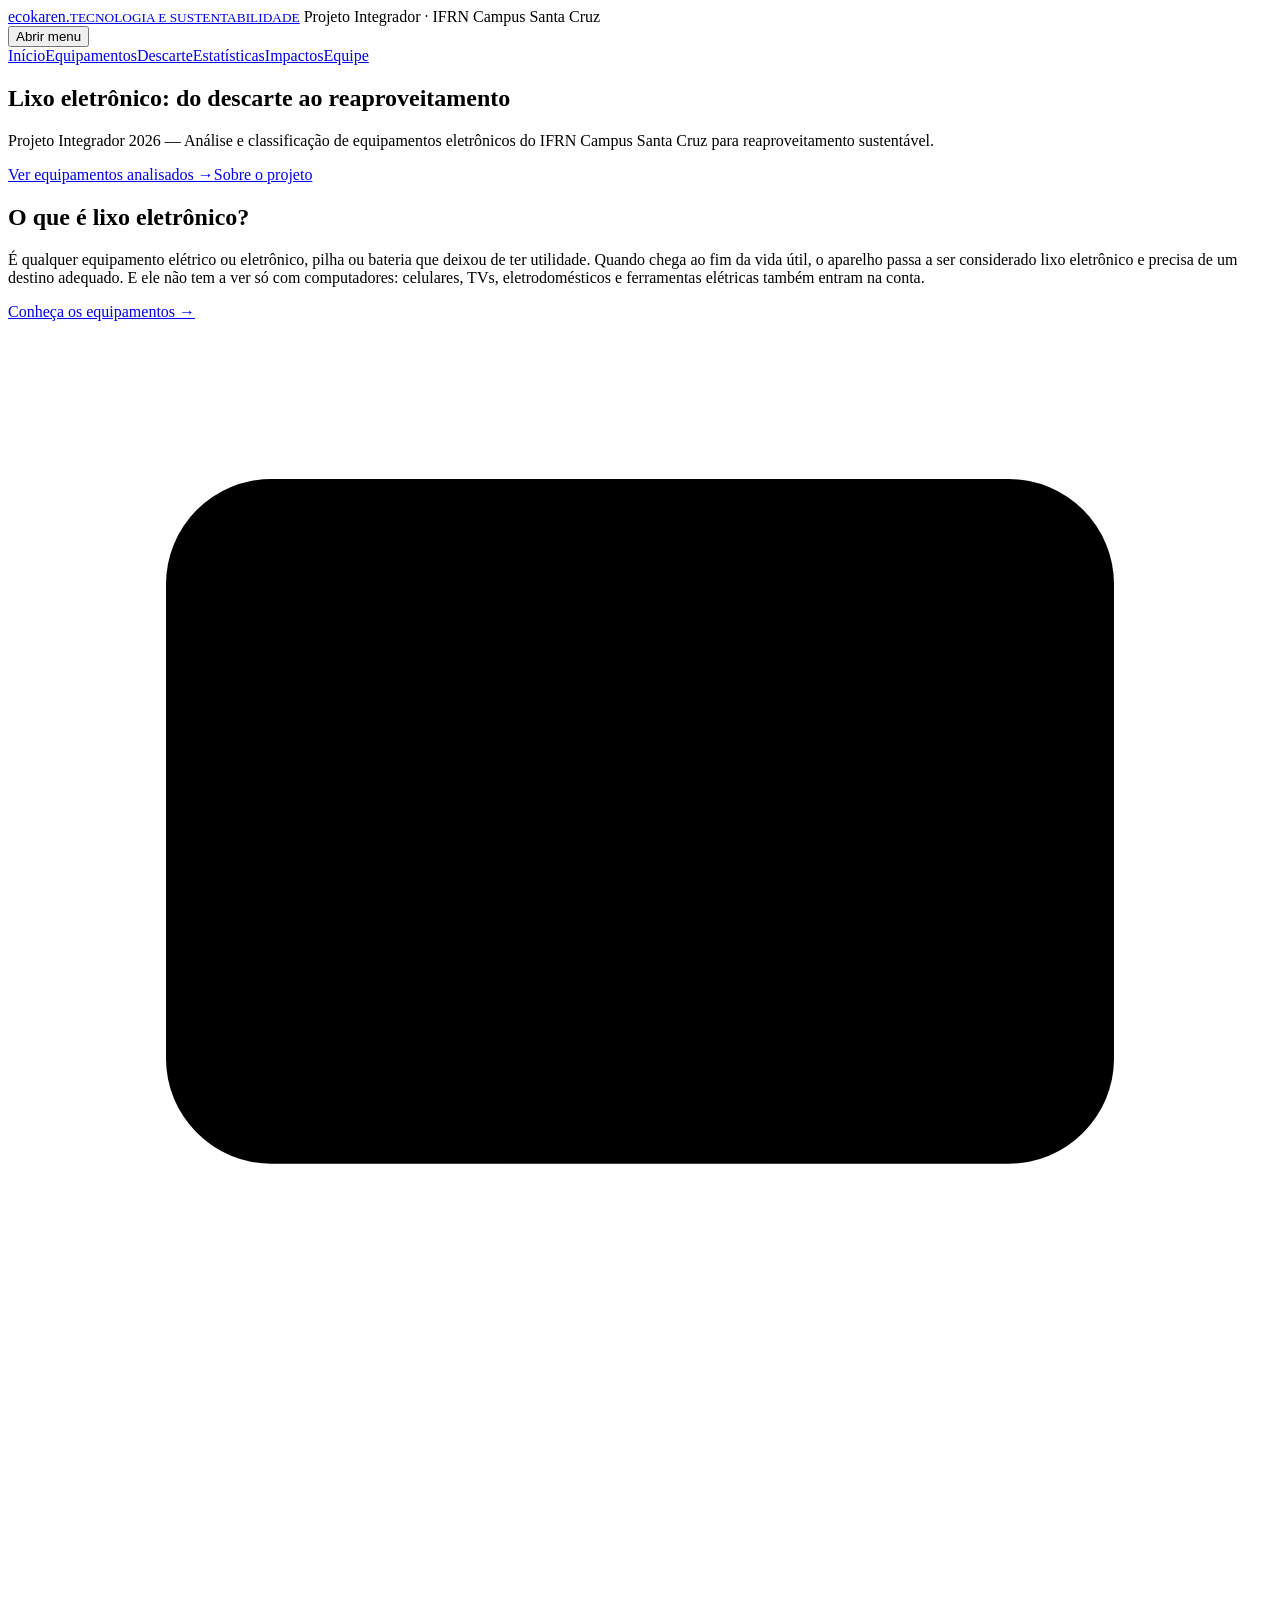
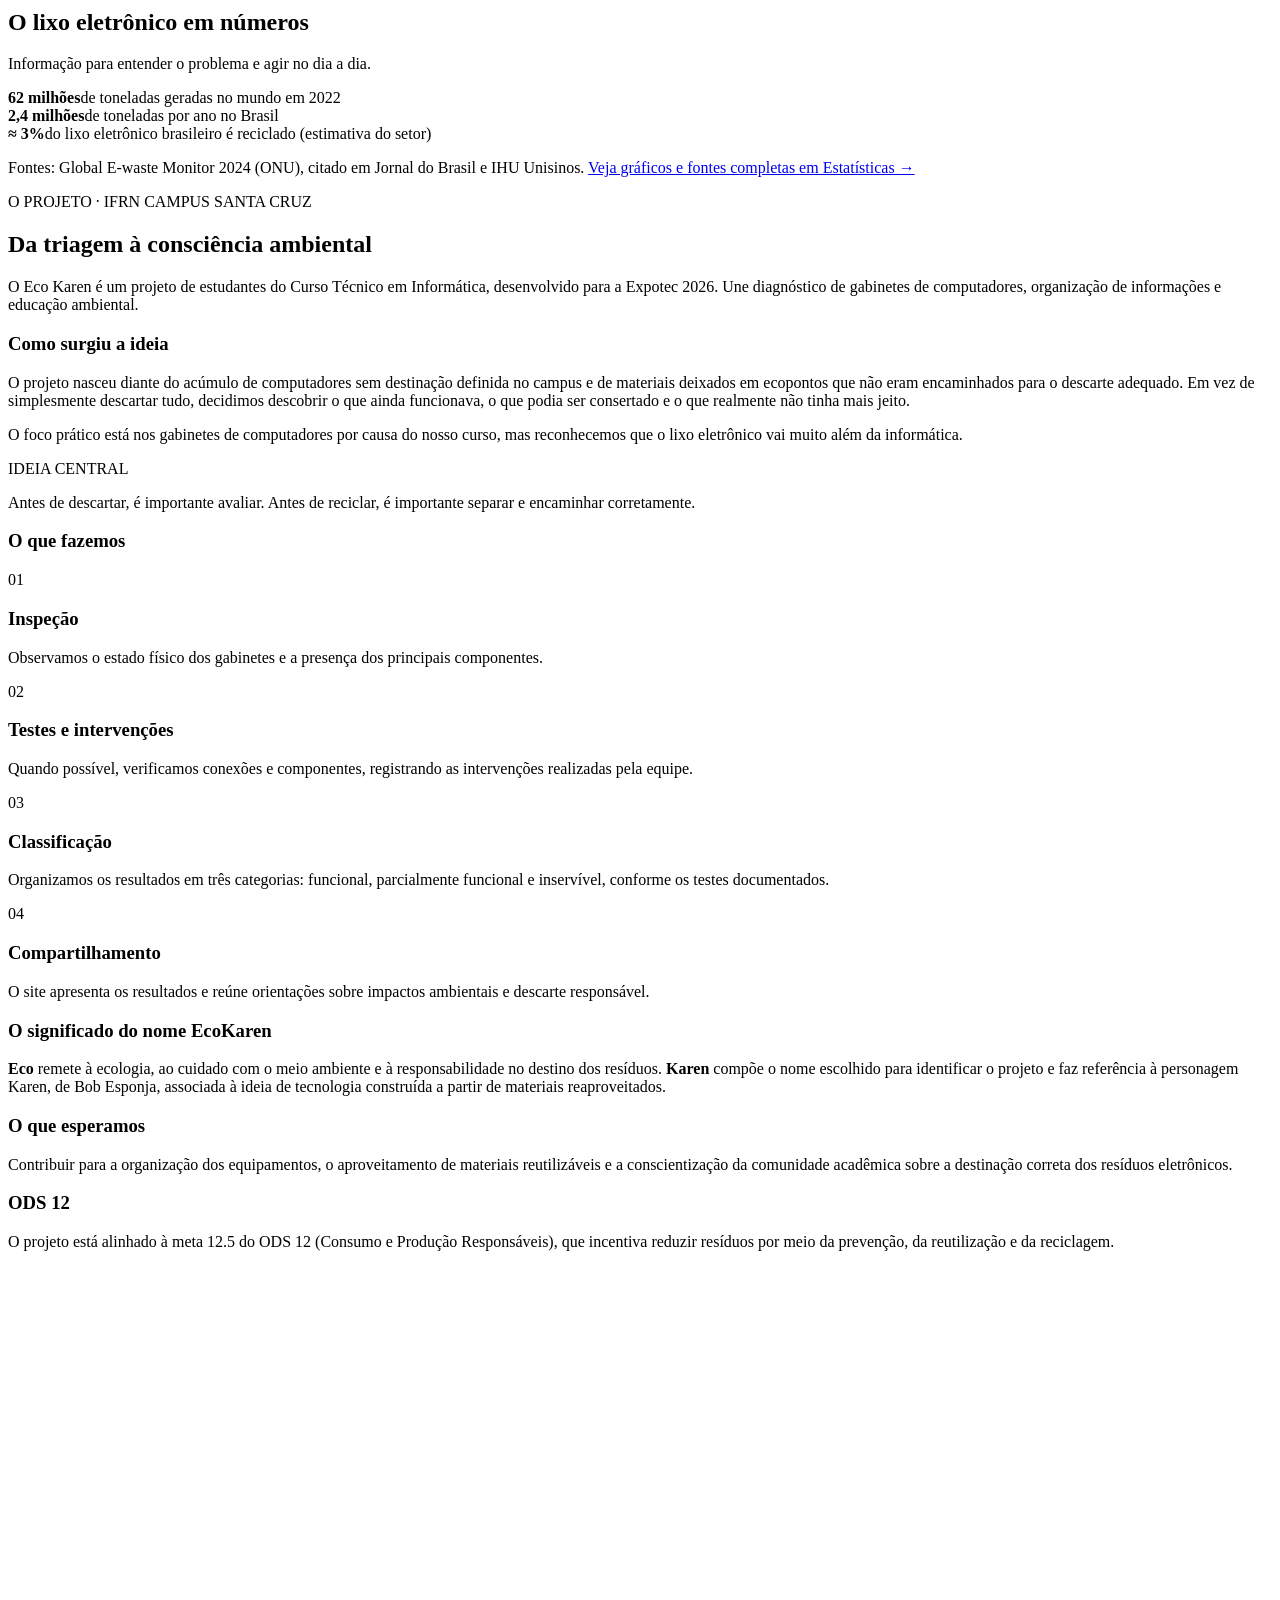
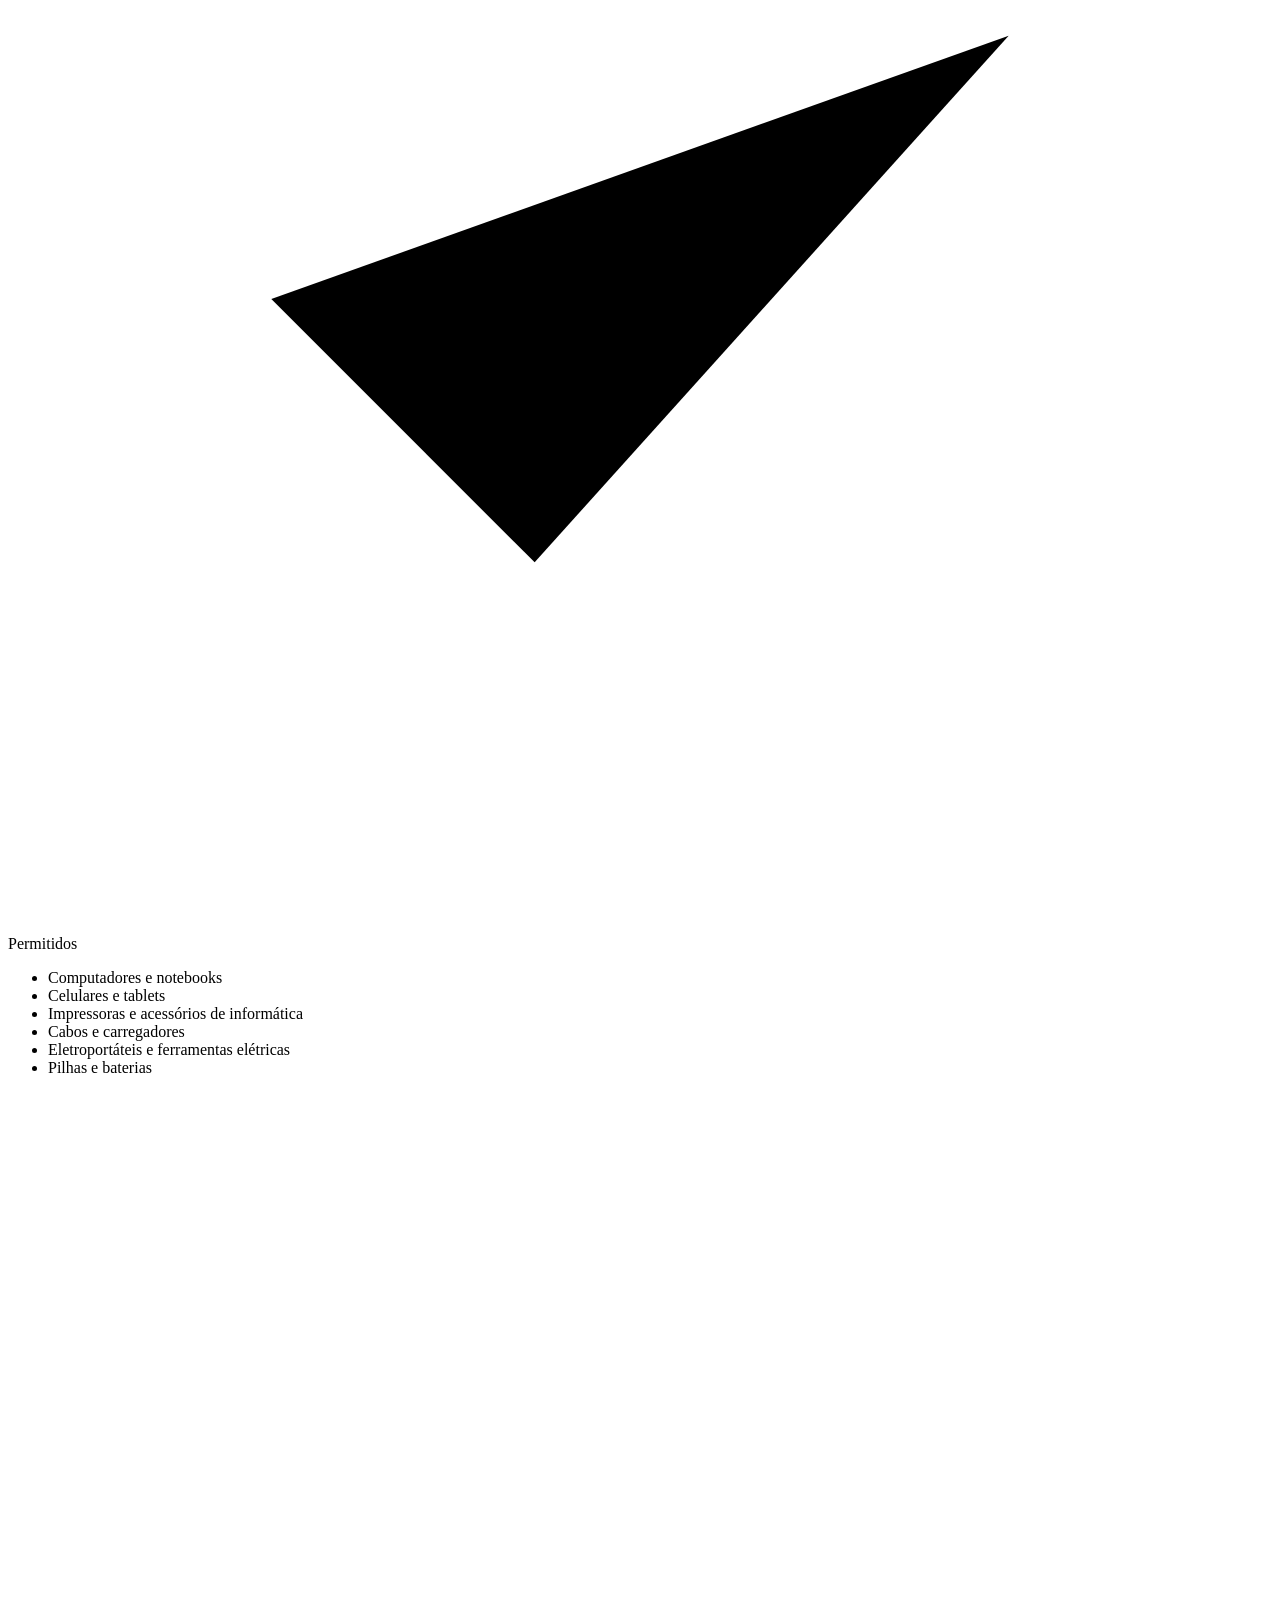
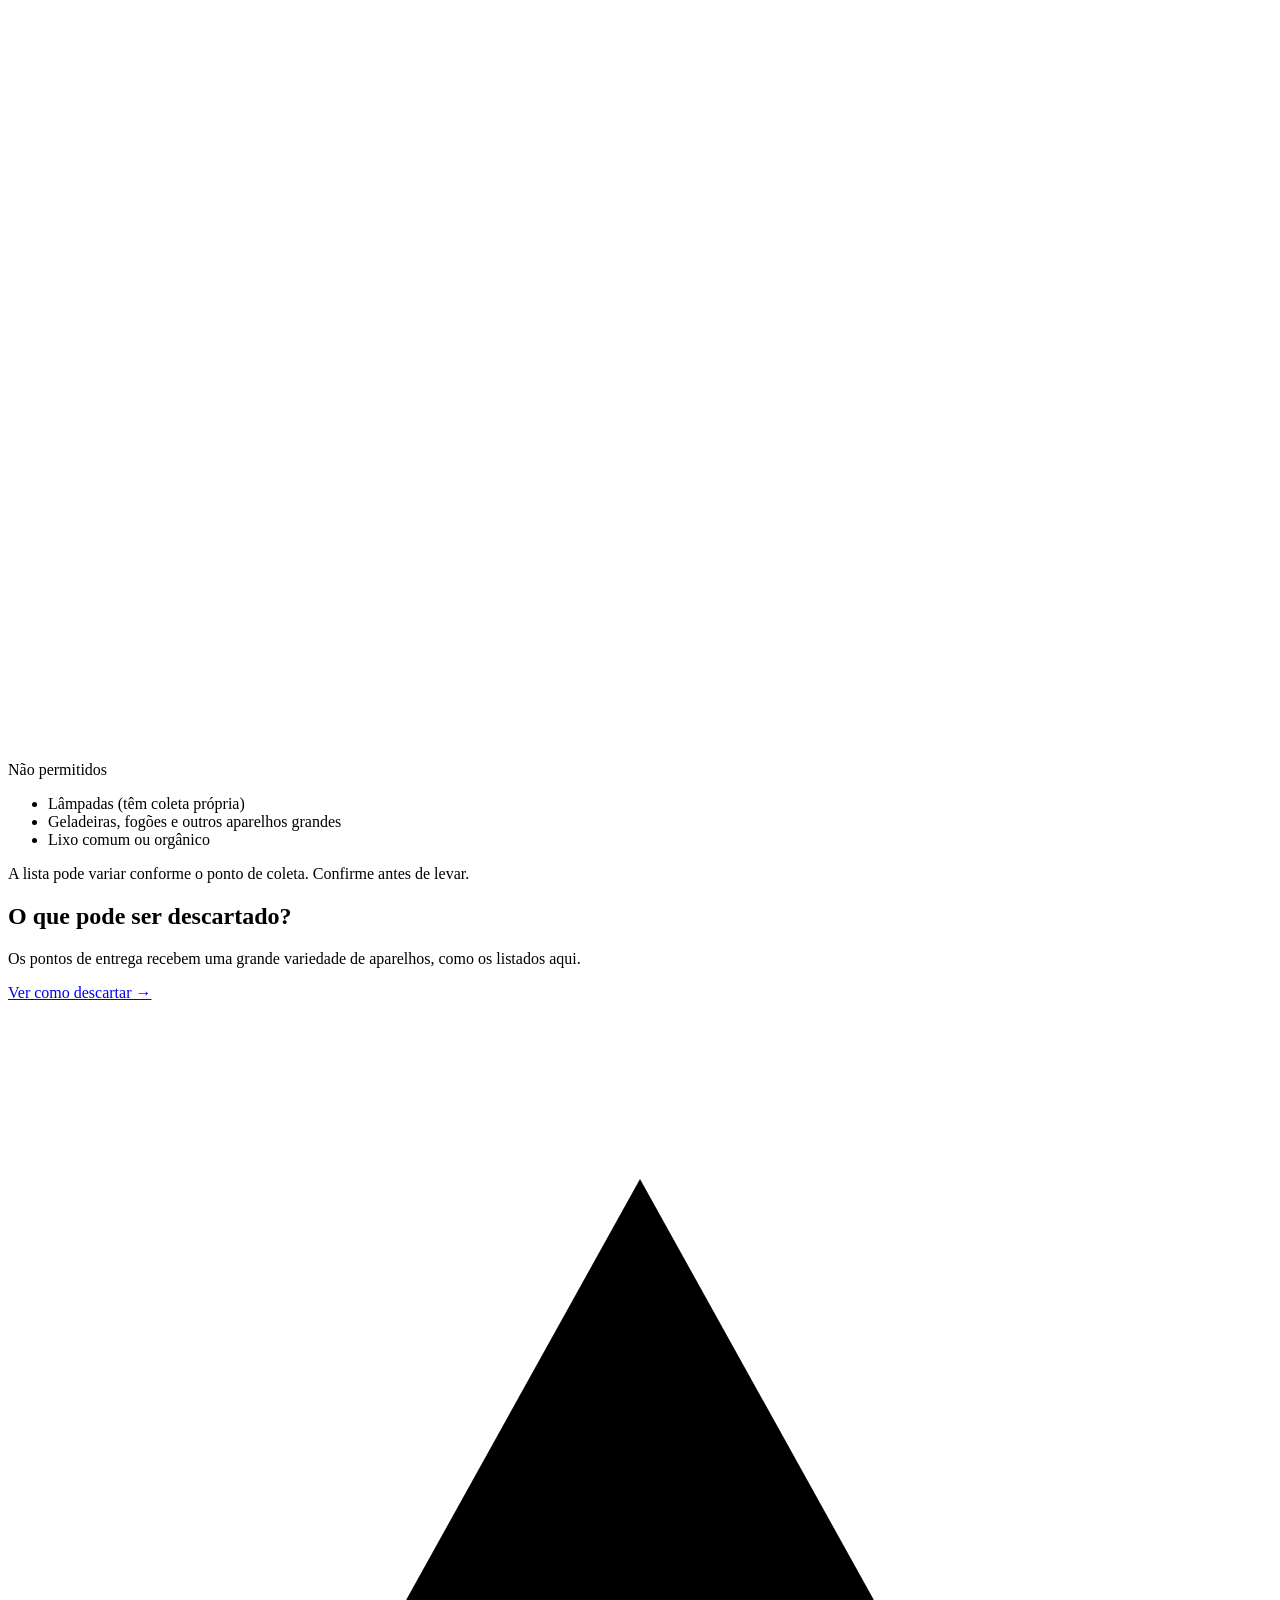
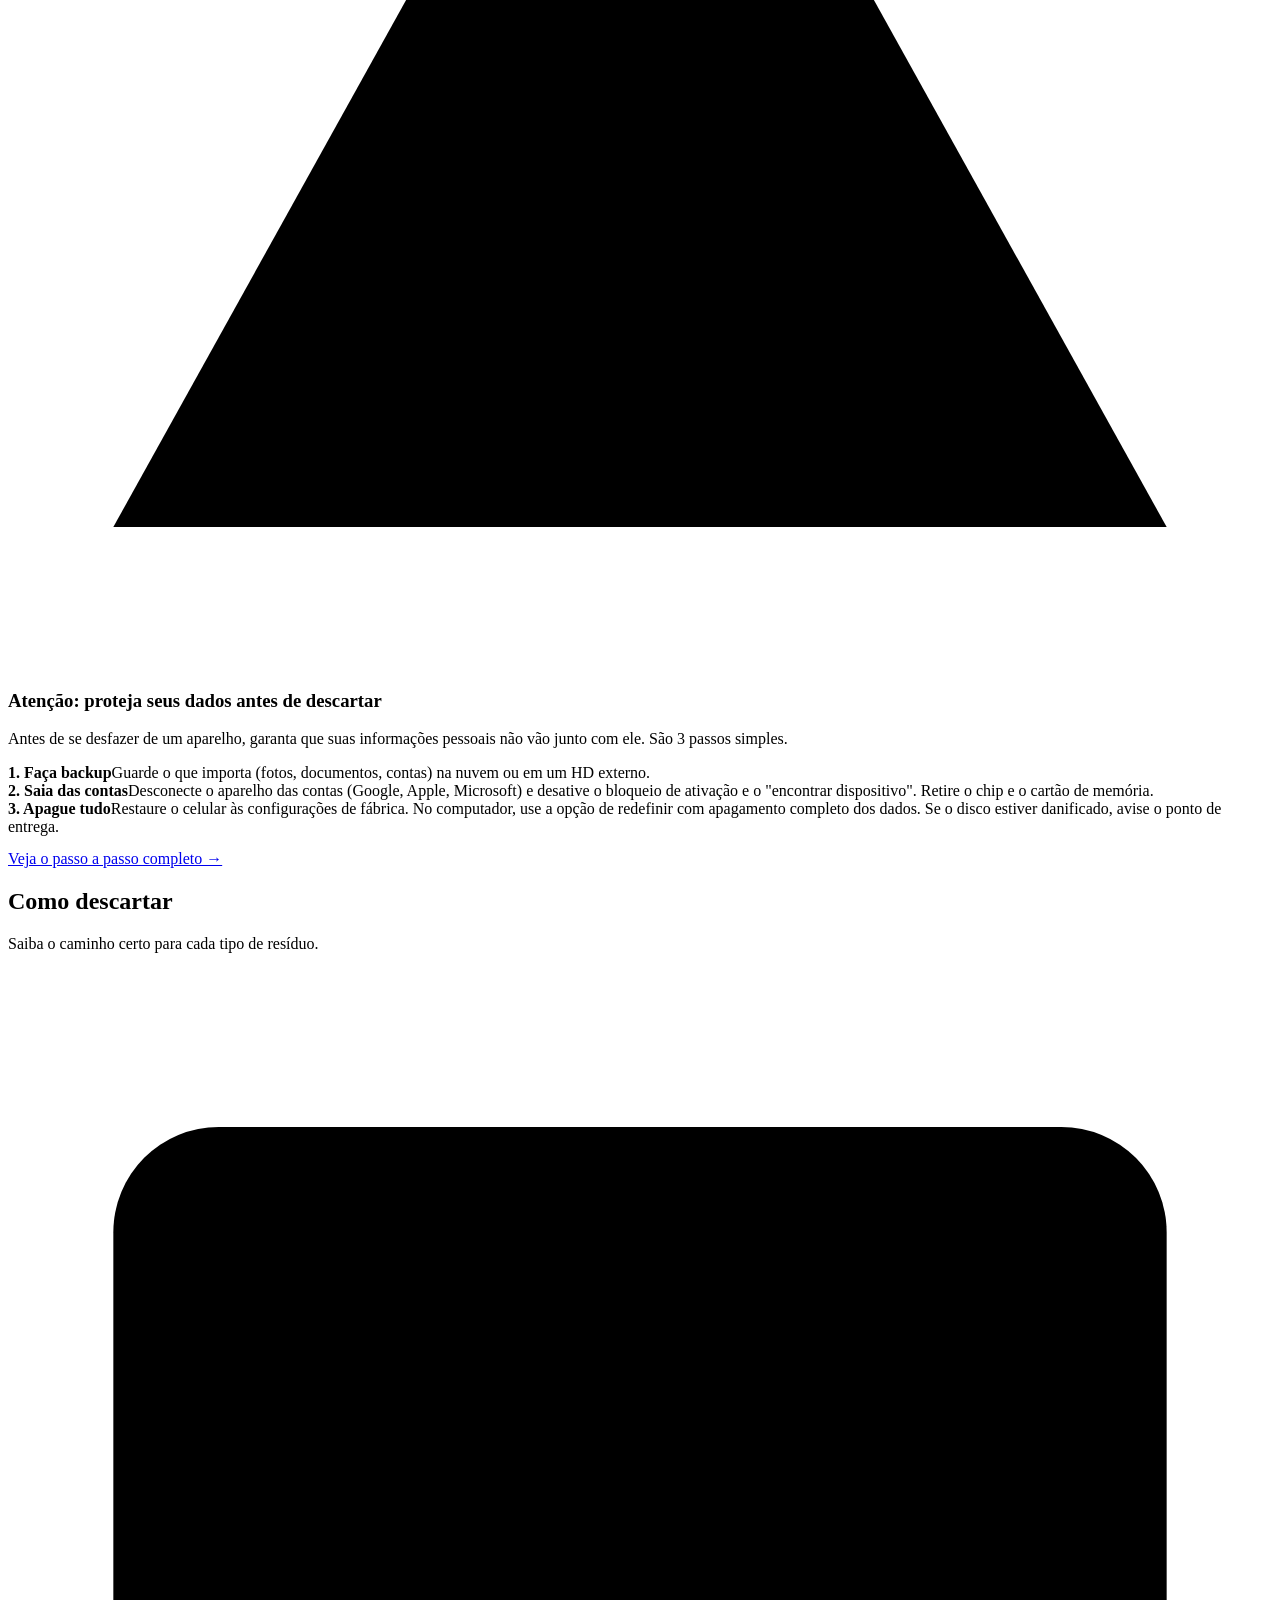
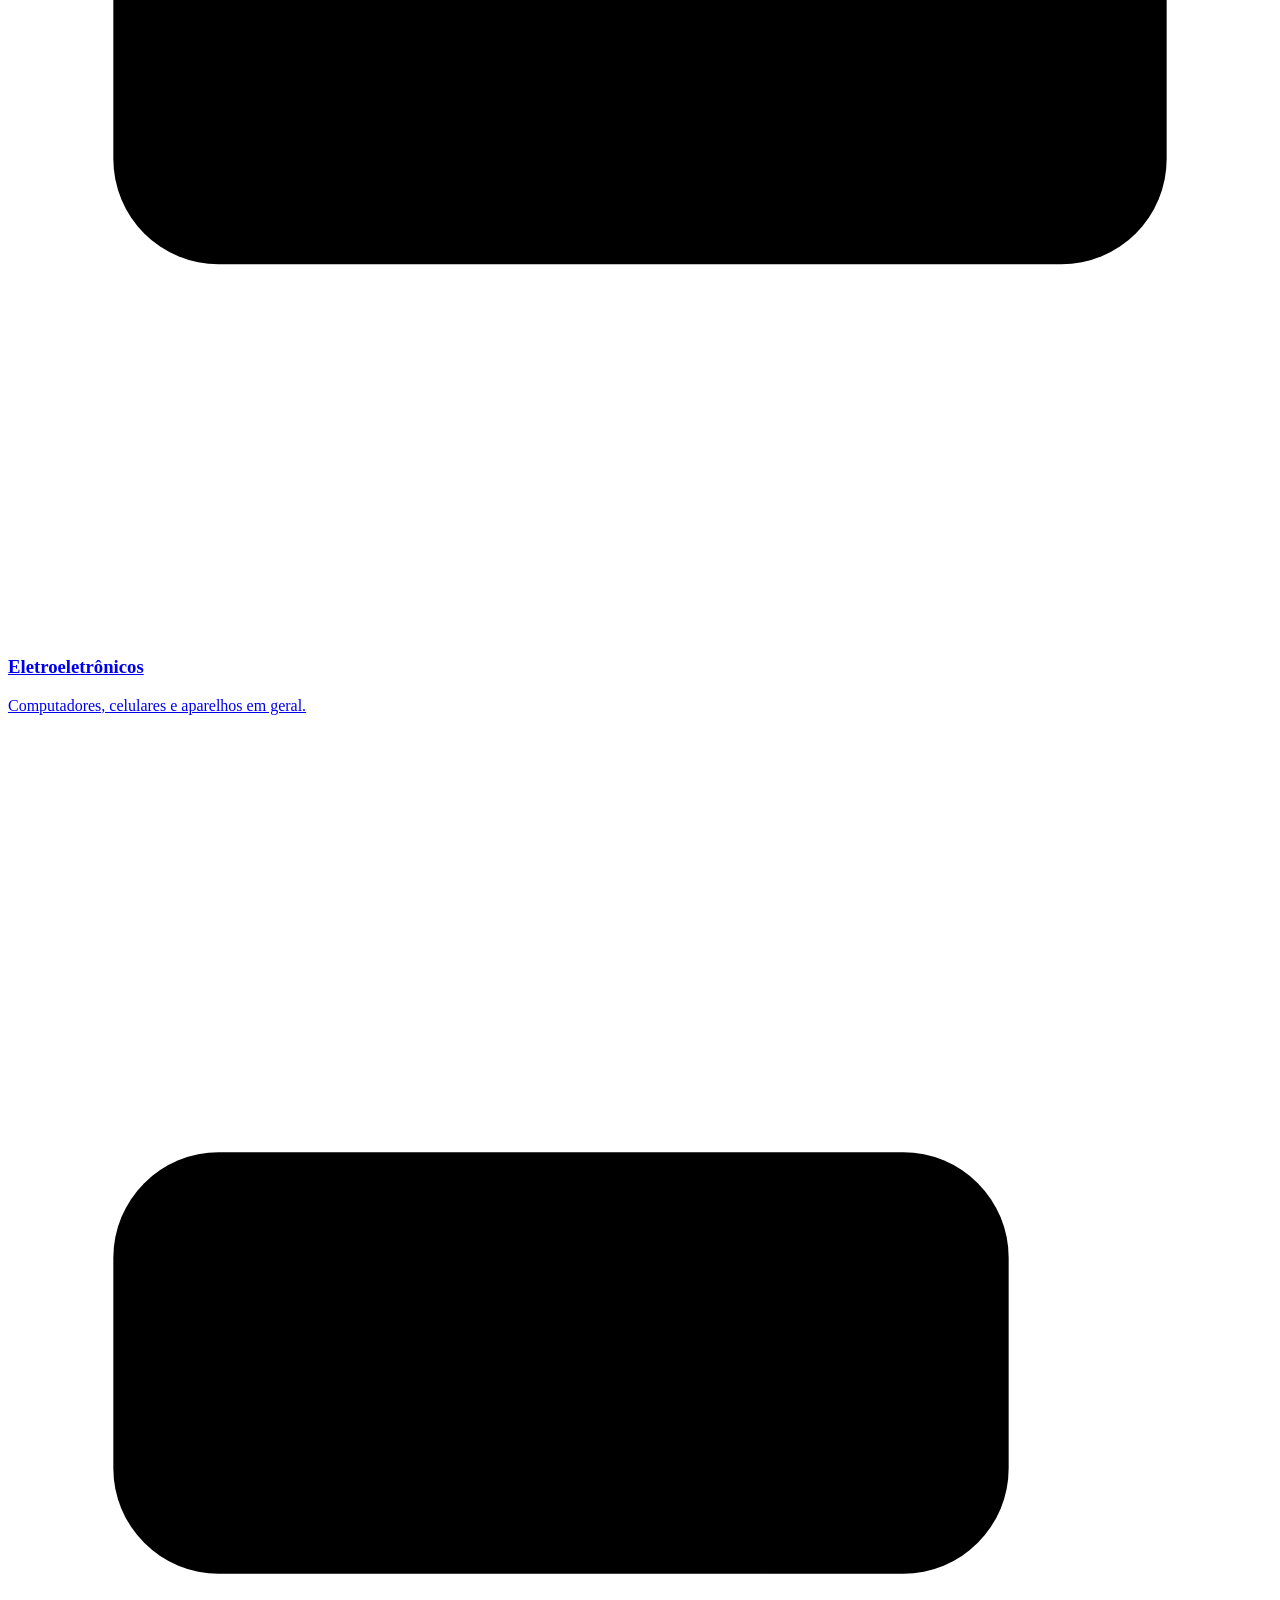
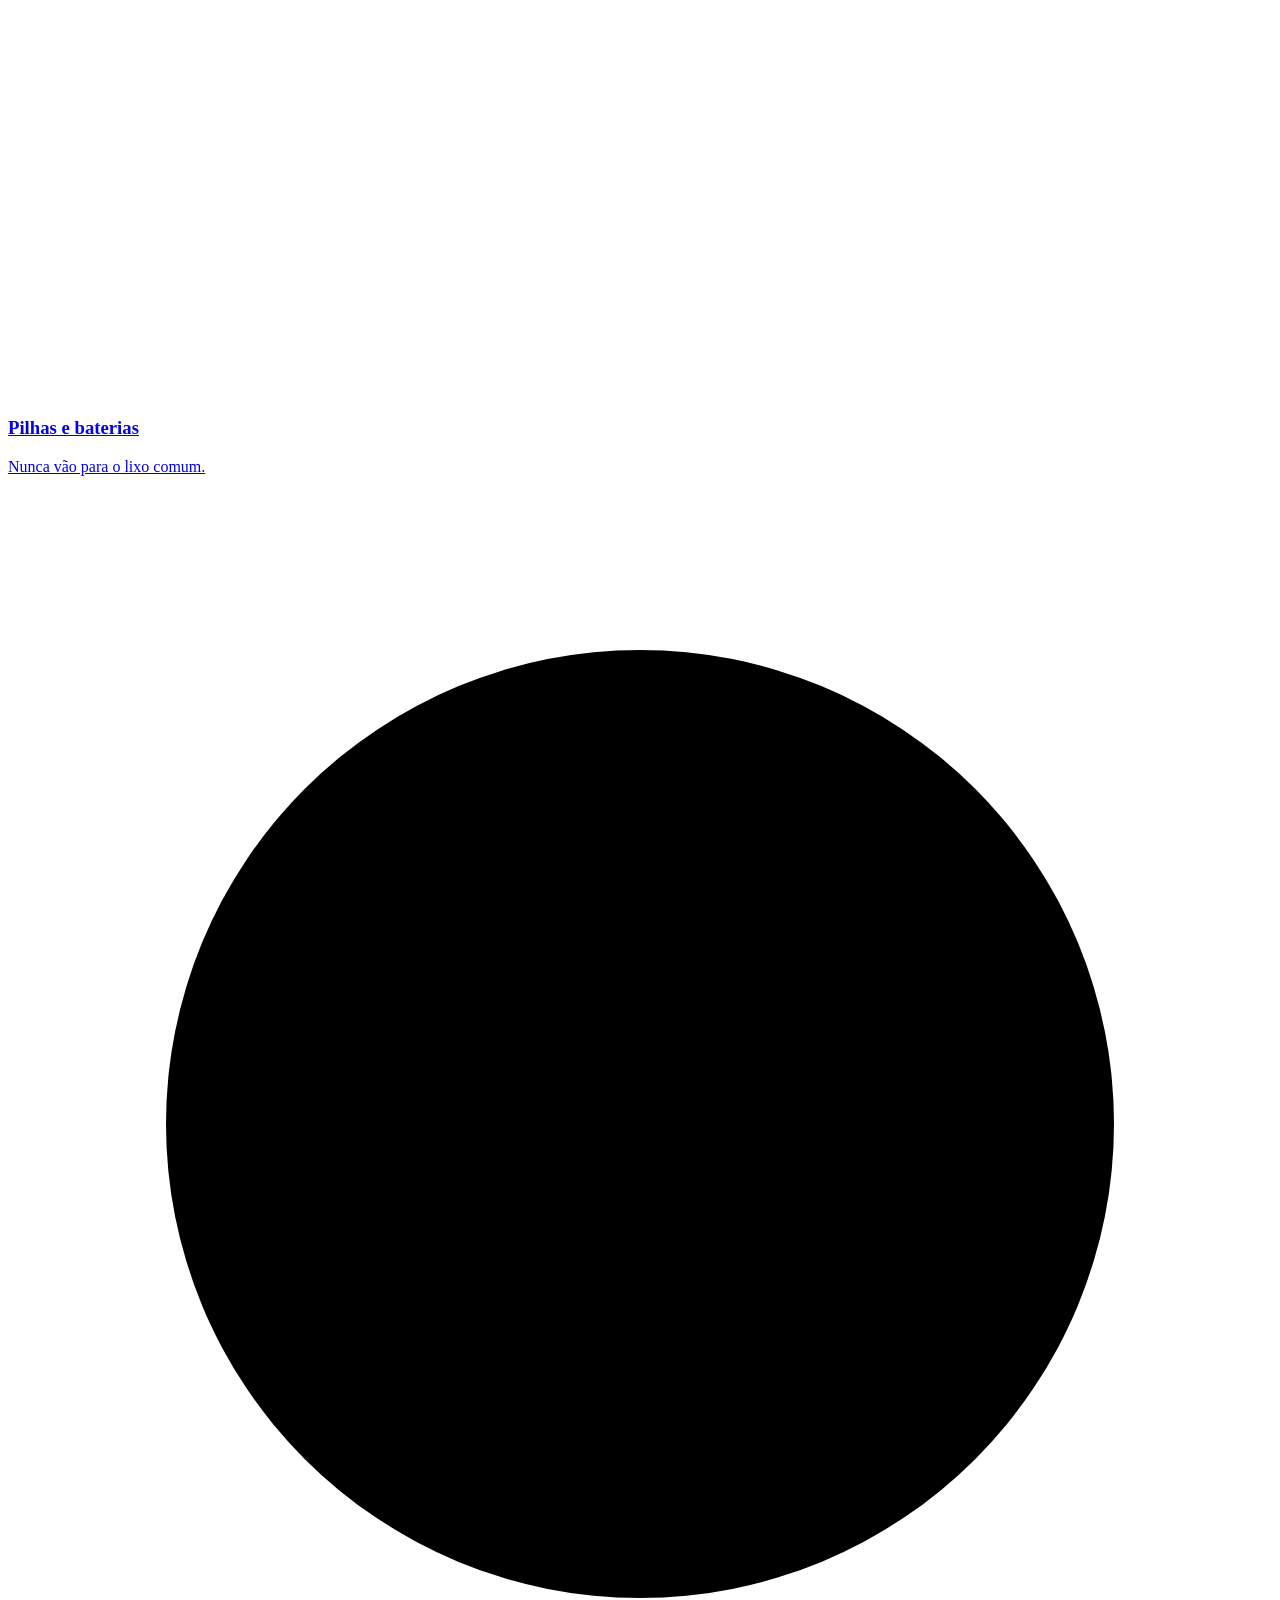
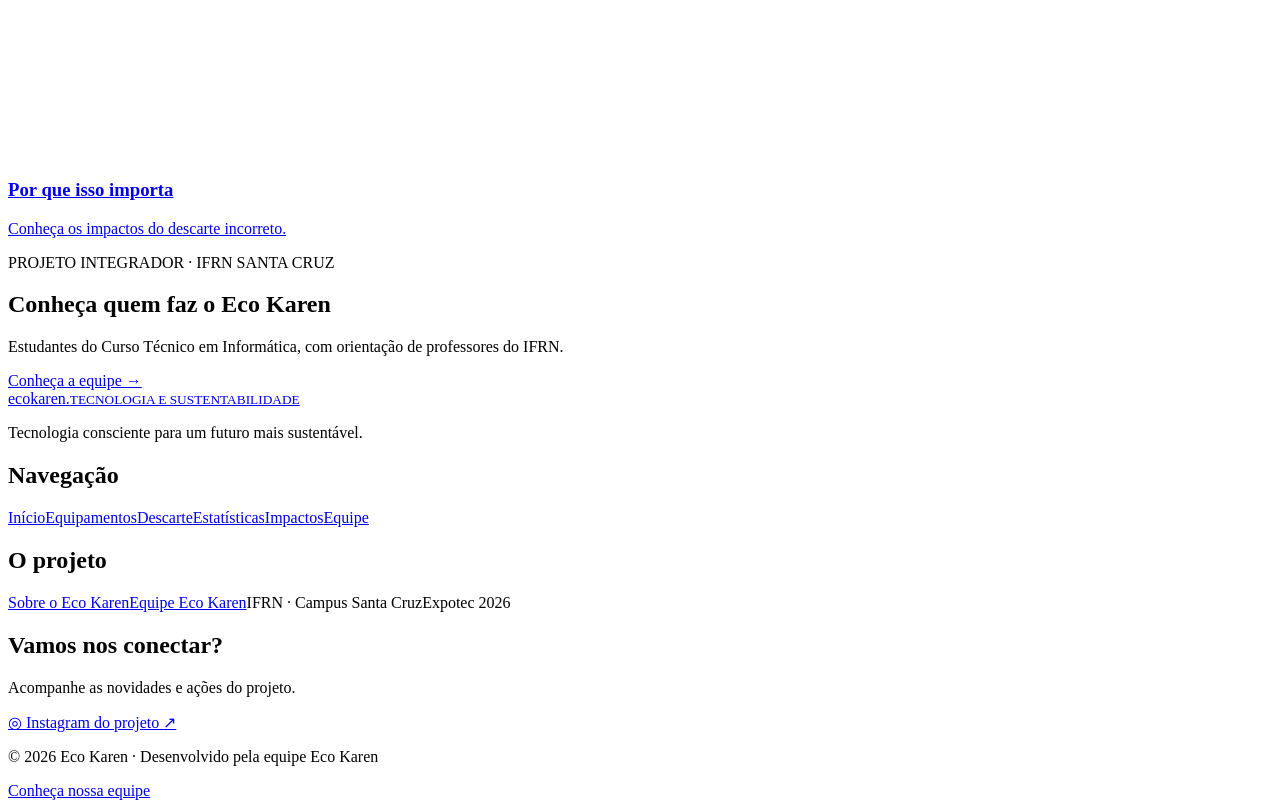
==== index.html @ 836481b3 "Add files via upload" ====
<!DOCTYPE html>
<html lang="pt-br">
<head>
<meta charset="UTF-8">
<meta name="viewport" content="width=device-width, initial-scale=1.0">
<meta name="theme-color" content="#173F35">
<title>Início | Eco Karen</title>
<link rel="stylesheet" href="css/style.css">
</head>
<body>

<header class="site-header">
  <div class="topbar">
    <a class="brand" href="index.html" aria-label="Eco Karen — início"><span class="brand-eco">eco</span><span class="brand-name">karen.<small>TECNOLOGIA E SUSTENTABILIDADE</small></span></a>
    <span class="topbar-info">Projeto Integrador · IFRN Campus Santa Cruz</span>
  </div>
  <button class="menu-toggle" type="button" aria-expanded="false" aria-controls="menu-principal"><span></span><span></span><span></span><span class="sr-only">Abrir menu</span></button>
  <nav id="menu-principal" class="menu" aria-label="Navegação principal">
    <a href="index.html">Início</a><a href="equipamentos.html">Equipamentos</a><a href="descarte.html">Descarte</a><a href="estatisticas.html">Estatísticas</a><a href="impactos.html">Impactos</a><a href="equipe.html">Equipe</a>
  </nav>
</header>

  <section class="hero-ini" aria-label="Apresentação do Eco Karen">
    <div class="hero-ini-in">
      <h1>Lixo eletrônico: do descarte ao reaproveitamento</h1>
      <p>Projeto Integrador 2026 — Análise e classificação de equipamentos eletrônicos do IFRN Campus Santa Cruz para reaproveitamento sustentável.</p>
      <div class="hero-ini-btns"><a class="btn" href="equipamentos.html">Ver equipamentos analisados →</a><a class="btn o" href="#projeto">Sobre o projeto</a></div>
    </div>
  </section>

  <section class="faixa">
    <div class="miolo dois">
      <div class="dois-texto">
        <h2>O que é lixo eletrônico?</h2>
        <p>É qualquer equipamento elétrico ou eletrônico, pilha ou bateria que deixou de ter utilidade. Quando chega ao fim da vida útil, o aparelho passa a ser considerado lixo eletrônico e precisa de um destino adequado. E ele não tem a ver só com computadores: celulares, TVs, eletrodomésticos e ferramentas elétricas também entram na conta.</p>
        <a class="btn" href="equipamentos.html">Conheça os equipamentos →</a>
      </div>
      <div class="dois-img" aria-hidden="true"><svg viewBox="0 0 24 24"><rect x="3" y="3" width="18" height="13" rx="2"></rect><path d="M8 21h8M12 16v5"></path></svg></div>
    </div>
  </section>

  <section class="faixa">
    <div class="miolo">
      <h2>O lixo eletrônico em números</h2>
      <p class="sub">Informação para entender o problema e agir no dia a dia.</p>
      <div class="numeros">
        <div class="num"><strong>62 milhões</strong><span>de toneladas geradas no mundo em 2022</span></div>
        <div class="num"><strong>2,4 milhões</strong><span>de toneladas por ano no Brasil</span></div>
        <div class="num"><strong>≈ 3%</strong><span>do lixo eletrônico brasileiro é reciclado (estimativa do setor)</span></div>
      </div>
      <p class="fonte">Fontes: Global E-waste Monitor 2024 (ONU), citado em Jornal do Brasil e IHU Unisinos. <a class="link-seta" href="estatisticas.html">Veja gráficos e fontes completas em Estatísticas →</a></p>
    </div>
  </section>

  <section class="faixa" id="projeto">
    <div class="miolo">
      <span class="eyebrow">O PROJETO · IFRN CAMPUS SANTA CRUZ</span>
      <div class="proj-intro">
        <div class="proj-historia">
          <h2>Da triagem à consciência ambiental</h2>
          <p class="sub">O Eco Karen é um projeto de estudantes do Curso Técnico em Informática, desenvolvido para a Expotec 2026. Une diagnóstico de gabinetes de computadores, organização de informações e educação ambiental.</p>
          <h3>Como surgiu a ideia</h3>
          <p>O projeto nasceu diante do acúmulo de computadores sem destinação definida no campus e de materiais deixados em ecopontos que não eram encaminhados para o descarte adequado. Em vez de simplesmente descartar tudo, decidimos descobrir o que ainda funcionava, o que podia ser consertado e o que realmente não tinha mais jeito.</p>
          <p>O foco prático está nos gabinetes de computadores por causa do nosso curso, mas reconhecemos que o lixo eletrônico vai muito além da informática.</p>
        </div>
        <div class="projeto-citacao"><span>IDEIA CENTRAL</span><p>Antes de descartar, é importante avaliar. Antes de reciclar, é importante separar e encaminhar corretamente.</p></div>
      </div>

      <h3>O que fazemos</h3>
      <div class="passos-projeto">
        <article><span>01</span><h3>Inspeção</h3><p>Observamos o estado físico dos gabinetes e a presença dos principais componentes.</p></article>
        <article><span>02</span><h3>Testes e intervenções</h3><p>Quando possível, verificamos conexões e componentes, registrando as intervenções realizadas pela equipe.</p></article>
        <article><span>03</span><h3>Classificação</h3><p>Organizamos os resultados em três categorias: funcional, parcialmente funcional e inservível, conforme os testes documentados.</p></article>
        <article><span>04</span><h3>Compartilhamento</h3><p>O site apresenta os resultados e reúne orientações sobre impactos ambientais e descarte responsável.</p></article>
      </div>

      <div class="grid proj-cards">
        <div class="card">
          <h3>O significado do nome EcoKaren</h3>
          <p><strong>Eco</strong> remete à ecologia, ao cuidado com o meio ambiente e à responsabilidade no destino dos resíduos. <strong>Karen</strong> compõe o nome escolhido para identificar o projeto e faz referência à personagem Karen, de Bob Esponja, associada à ideia de tecnologia construída a partir de materiais reaproveitados.</p>
        </div>
        <div class="card">
          <h3>O que esperamos</h3>
          <p>Contribuir para a organização dos equipamentos, o aproveitamento de materiais reutilizáveis e a conscientização da comunidade acadêmica sobre a destinação correta dos resíduos eletrônicos.</p>
        </div>
        <div class="card">
          <h3>ODS 12</h3>
          <p>O projeto está alinhado à meta 12.5 do ODS 12 (Consumo e Produção Responsáveis), que incentiva reduzir resíduos por meio da prevenção, da reutilização e da reciclagem.</p>
        </div>
      </div>
    </div>
  </section>

  <section class="faixa">
    <div class="miolo dois inverso">
      <div class="permit-wrap">
        <div class="permit">
          <div class="col sim">
            <div class="cab"><svg viewBox="0 0 24 24" aria-hidden="true"><path d="M5 12l5 5 9-10"/></svg> Permitidos</div>
            <ul>
              <li>Computadores e notebooks</li>
              <li>Celulares e tablets</li>
              <li>Impressoras e acessórios de informática</li>
              <li>Cabos e carregadores</li>
              <li>Eletroportáteis e ferramentas elétricas</li>
              <li>Pilhas e baterias</li>
            </ul>
          </div>
          <div class="col nao">
            <div class="cab"><svg viewBox="0 0 24 24" aria-hidden="true"><path d="M6 6l12 12M18 6L6 18"/></svg> Não permitidos</div>
            <ul>
              <li>Lâmpadas (têm coleta própria)</li>
              <li>Geladeiras, fogões e outros aparelhos grandes</li>
              <li>Lixo comum ou orgânico</li>
            </ul>
          </div>
        </div>
        <p class="fonte">A lista pode variar conforme o ponto de coleta. Confirme antes de levar.</p>
      </div>
      <div class="dois-texto">
        <h2>O que pode ser descartado?</h2>
        <p>Os pontos de entrega recebem uma grande variedade de aparelhos, como os listados aqui.</p>
        <a class="btn" href="descarte.html">Ver como descartar →</a>
      </div>
    </div>
  </section>

  <section class="faixa">
    <div class="miolo">
      <div class="alerta">
        <h3><svg viewBox="0 0 24 24" aria-hidden="true" class="ic"><path d="M12 3l10 18H2z"/><path d="M12 10v5M12 18v.5"/></svg> Atenção: proteja seus dados antes de descartar</h3>
        <p>Antes de se desfazer de um aparelho, garanta que suas informações pessoais não vão junto com ele. São 3 passos simples.</p>
        <div class="passos">
          <div class="passo"><b>1. Faça backup</b>Guarde o que importa (fotos, documentos, contas) na nuvem ou em um HD externo.</div>
          <div class="passo"><b>2. Saia das contas</b>Desconecte o aparelho das contas (Google, Apple, Microsoft) e desative o bloqueio de ativação e o "encontrar dispositivo". Retire o chip e o cartão de memória.</div>
          <div class="passo"><b>3. Apague tudo</b>Restaure o celular às configurações de fábrica. No computador, use a opção de redefinir com apagamento completo dos dados. Se o disco estiver danificado, avise o ponto de entrega.</div>
        </div>
        <p style="margin-top:14px"><a class="link-seta" href="descarte.html">Veja o passo a passo completo →</a></p>
      </div>
    </div>
  </section>

  <section class="faixa">
    <div class="miolo">
      <h2>Como descartar</h2>
      <p class="sub">Saiba o caminho certo para cada tipo de resíduo.</p>
      <div class="grid">
        <a class="card atalho" href="descarte.html">
          <div class="ico"><svg viewBox="0 0 24 24" aria-hidden="true"><rect x="2" y="3" width="20" height="14" rx="2"/><path d="M8 21h8M12 17v4"/></svg></div>
          <h3>Eletroeletrônicos</h3>
          <p>Computadores, celulares e aparelhos em geral.</p>
        </a>
        <a class="card atalho" href="descarte.html">
          <div class="ico"><svg viewBox="0 0 24 24" aria-hidden="true"><rect x="2" y="8" width="17" height="8" rx="2"/><path d="M22 11v2"/></svg></div>
          <h3>Pilhas e baterias</h3>
          <p>Nunca vão para o lixo comum.</p>
        </a>
        <a class="card atalho" href="impactos.html">
          <div class="ico"><svg viewBox="0 0 24 24" aria-hidden="true"><circle cx="12" cy="12" r="9"/><path d="M3 12h18M12 3c3 3 3 15 0 18M12 3c-3 3-3 15 0 18"/></svg></div>
          <h3>Por que isso importa</h3>
          <p>Conheça os impactos do descarte incorreto.</p>
        </a>
      </div>
    </div>
  </section>

  <section class="faixa faixa-projeto"><div class="miolo faixa-projeto-inner"><div><span class="eyebrow">PROJETO INTEGRADOR · IFRN SANTA CRUZ</span><h2>Conheça quem faz o Eco Karen</h2><p>Estudantes do Curso Técnico em Informática, com orientação de professores do IFRN.</p></div><a class="btn" href="equipe.html">Conheça a equipe →</a></div></section>

<footer class="rodape">
  <div class="rodape-in">
    <div class="rodape-marca">
      <a class="brand rodape-brand" href="index.html" aria-label="Eco Karen — início"><span class="brand-eco">eco</span><span class="brand-name">karen.<small>TECNOLOGIA E SUSTENTABILIDADE</small></span></a>
      <p>Tecnologia consciente para um futuro mais sustentável.</p>
    </div>
    <div class="rodape-coluna">
      <h2>Navegação</h2>
      <a href="index.html">Início</a><a href="equipamentos.html">Equipamentos</a><a href="descarte.html">Descarte</a><a href="estatisticas.html">Estatísticas</a><a href="impactos.html">Impactos</a><a href="equipe.html">Equipe</a>
    </div>
    <div class="rodape-coluna">
      <h2>O projeto</h2>
      <a href="index.html#projeto">Sobre o Eco Karen</a><a href="equipe.html">Equipe Eco Karen</a><span>IFRN · Campus Santa Cruz</span><span>Expotec 2026</span>
    </div>
    <div class="rodape-social">
      <h2>Vamos nos conectar?</h2>
      <p>Acompanhe as novidades e ações do projeto.</p>
      <a class="instagram-link" href="https://www.instagram.com/ecokaren_/" target="_blank" rel="noopener noreferrer"><span class="instagram-icone" aria-hidden="true">◎</span> Instagram do projeto <span aria-hidden="true">↗</span></a>
    </div>
  </div>
  <div class="rodape-base"><p>© 2026 Eco Karen · Desenvolvido pela equipe Eco Karen</p><a href="equipe.html">Conheça nossa equipe</a></div>
</footer>

<script src="js/script.js"></script>
</body>
</html>
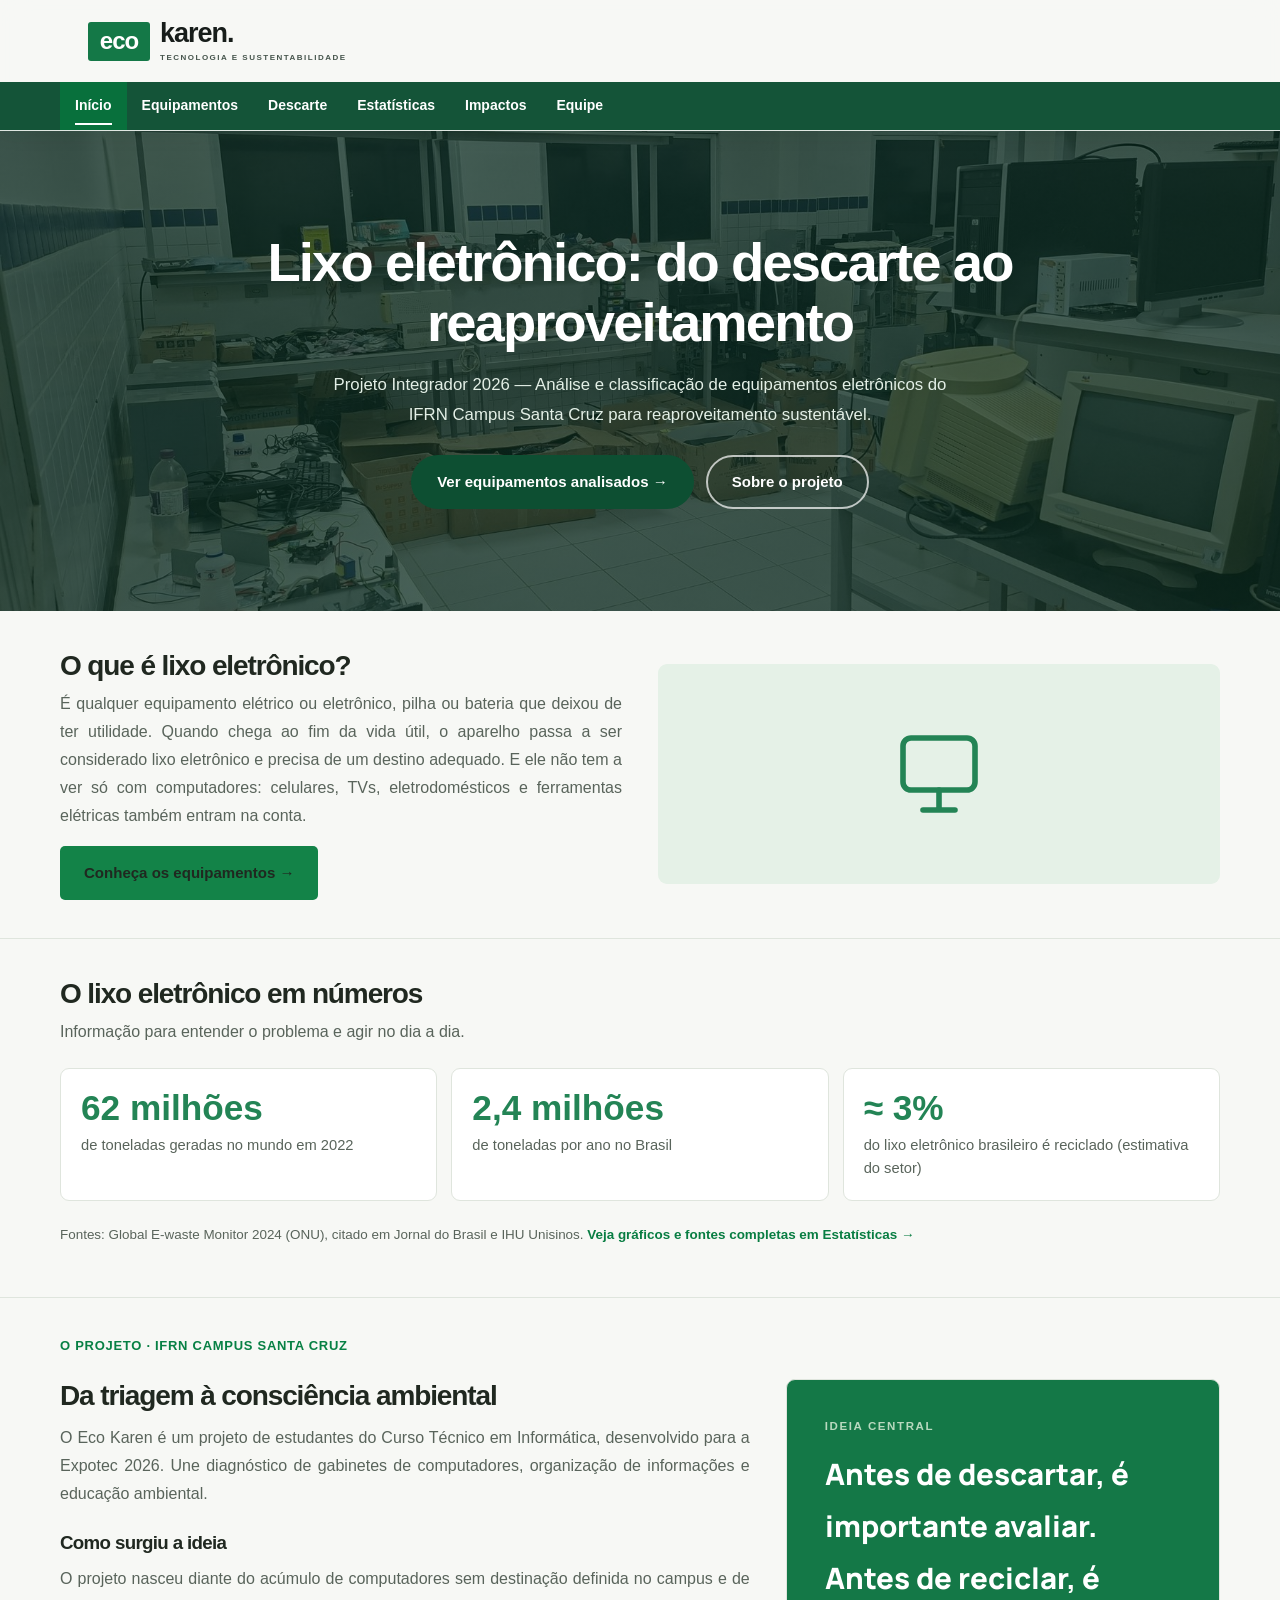
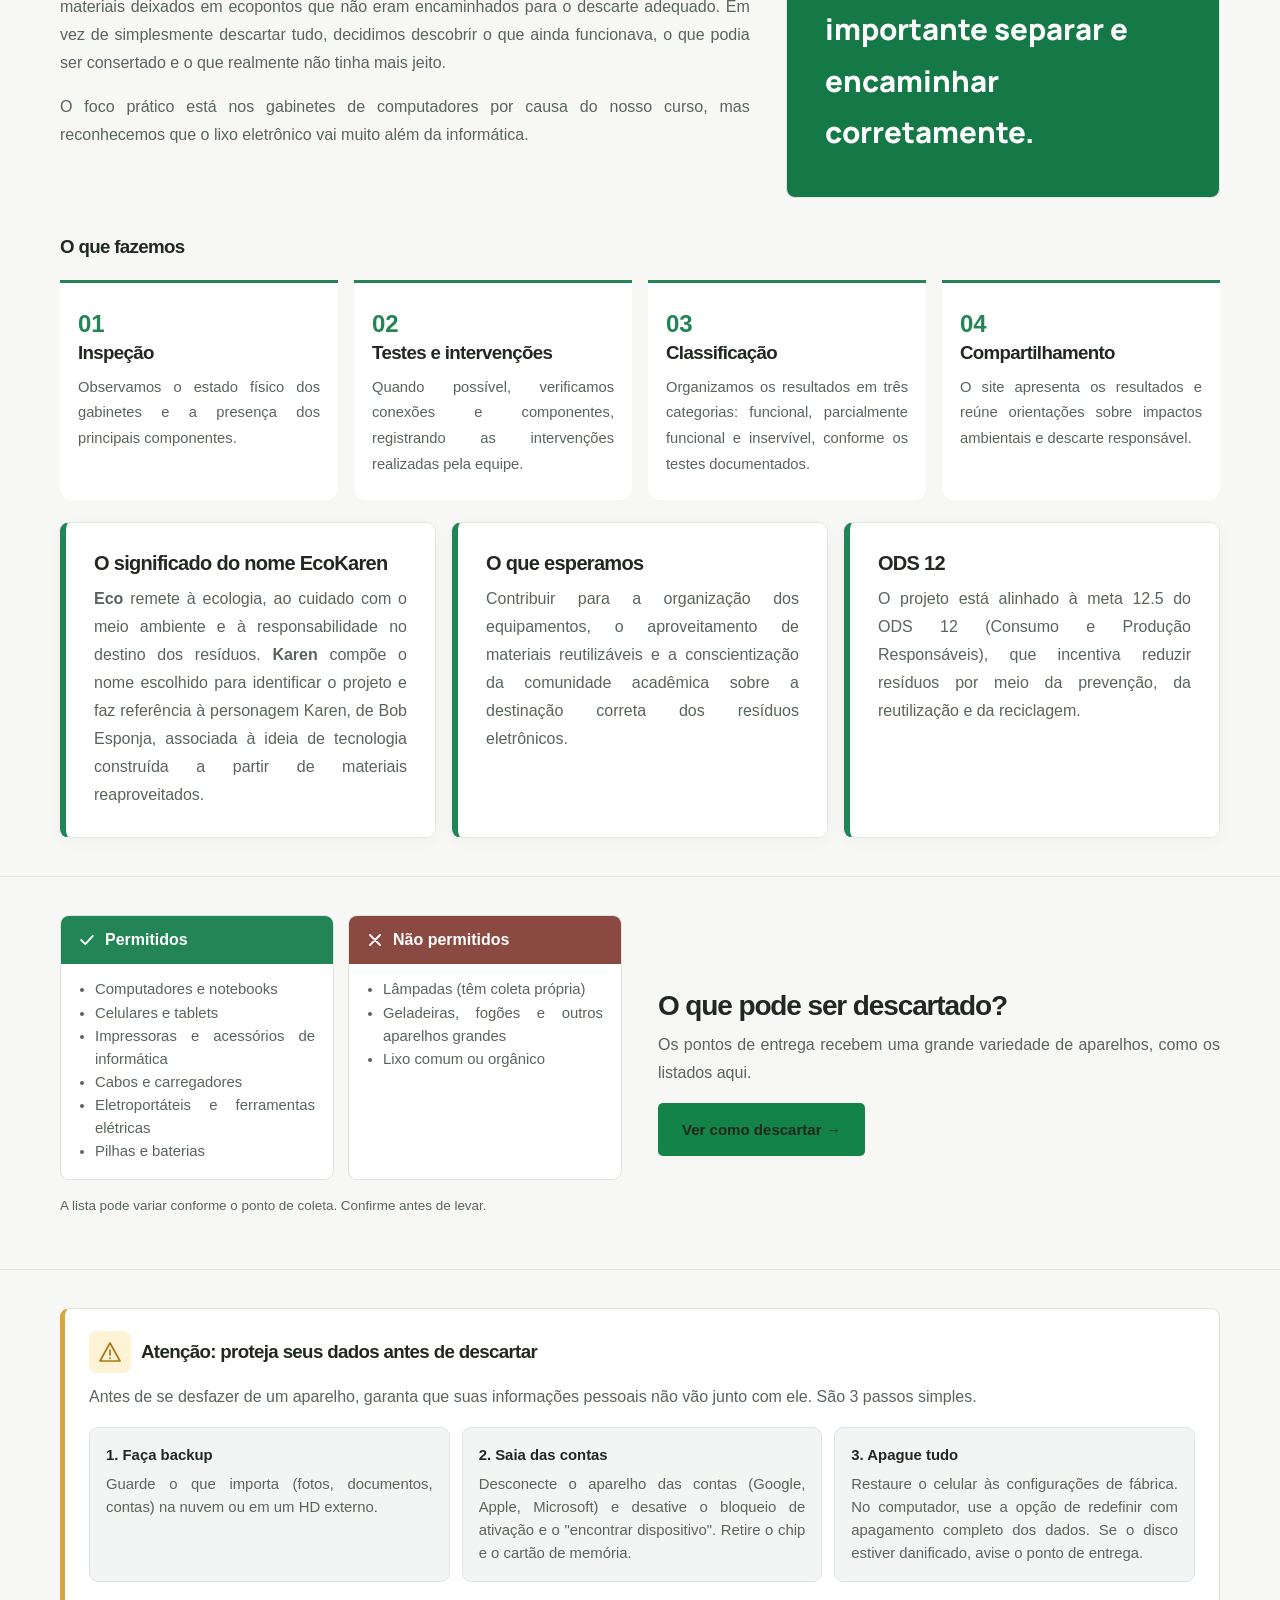
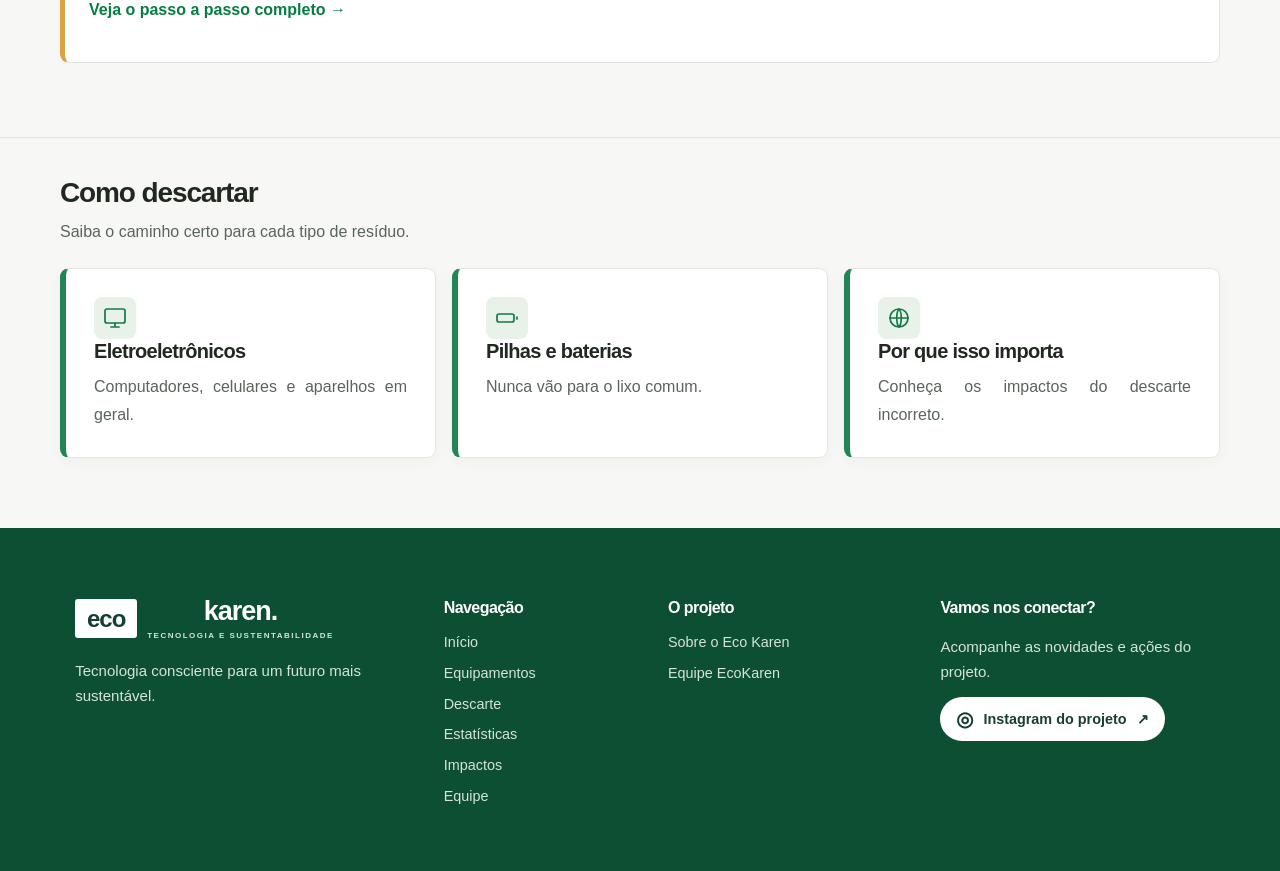
==== commit c4cb4767: "Add files via upload" ====
--- a/index.html
+++ b/index.html
@@ -1,30 +1,37 @@
 <!DOCTYPE html>
 <html lang="pt-br">
+
 <head>
-<meta charset="UTF-8">
-<meta name="viewport" content="width=device-width, initial-scale=1.0">
-<meta name="theme-color" content="#173F35">
-<title>Início | Eco Karen</title>
-<link rel="stylesheet" href="css/style.css">
+  <meta charset="UTF-8">
+  <meta name="viewport" content="width=device-width, initial-scale=1.0">
+  <meta name="theme-color" content="#173F35">
+  <title>Início | Eco Karen</title>
+  <link rel="stylesheet" href="css/style.css">
 </head>
+
 <body>
 
-<header class="site-header">
-  <div class="topbar">
-    <a class="brand" href="index.html" aria-label="Eco Karen — início"><span class="brand-eco">eco</span><span class="brand-name">karen.<small>TECNOLOGIA E SUSTENTABILIDADE</small></span></a>
-    <span class="topbar-info">Projeto Integrador · IFRN Campus Santa Cruz</span>
-  </div>
-  <button class="menu-toggle" type="button" aria-expanded="false" aria-controls="menu-principal"><span></span><span></span><span></span><span class="sr-only">Abrir menu</span></button>
-  <nav id="menu-principal" class="menu" aria-label="Navegação principal">
-    <a href="index.html">Início</a><a href="equipamentos.html">Equipamentos</a><a href="descarte.html">Descarte</a><a href="estatisticas.html">Estatísticas</a><a href="impactos.html">Impactos</a><a href="equipe.html">Equipe</a>
-  </nav>
-</header>
+  <header class="site-header">
+    <div class="topbar">
+      <a class="brand" href="index.html" aria-label="Eco Karen — início"><span class="brand-eco">eco</span><span
+          class="brand-name">karen.<small>TECNOLOGIA E SUSTENTABILIDADE</small></span></a>
+    </div>
+    <button class="menu-toggle" type="button" aria-expanded="false"
+      aria-controls="menu-principal"><span></span><span></span><span></span><span class="sr-only">Abrir
+        menu</span></button>
+    <nav id="menu-principal" class="menu" aria-label="Navegação principal">
+      <a href="index.html">Início</a><a href="equipamentos.html">Equipamentos</a><a href="descarte.html">Descarte</a><a
+        href="estatisticas.html">Estatísticas</a><a href="impactos.html">Impactos</a><a href="equipe.html">Equipe</a>
+    </nav>
+  </header>
 
   <section class="hero-ini" aria-label="Apresentação do Eco Karen">
     <div class="hero-ini-in">
       <h1>Lixo eletrônico: do descarte ao reaproveitamento</h1>
-      <p>Projeto Integrador 2026 — Análise e classificação de equipamentos eletrônicos do IFRN Campus Santa Cruz para reaproveitamento sustentável.</p>
-      <div class="hero-ini-btns"><a class="btn" href="equipamentos.html">Ver equipamentos analisados →</a><a class="btn o" href="#projeto">Sobre o projeto</a></div>
+      <p>Projeto Integrador 2026 — Análise e classificação de equipamentos eletrônicos do IFRN Campus Santa Cruz para
+        reaproveitamento sustentável.</p>
+      <div class="hero-ini-btns"><a class="btn" href="equipamentos.html">Ver equipamentos analisados →</a><a
+          class="btn o" href="#projeto">Sobre o projeto</a></div>
     </div>
   </section>
 
@@ -32,10 +39,16 @@
     <div class="miolo dois">
       <div class="dois-texto">
         <h2>O que é lixo eletrônico?</h2>
-        <p>É qualquer equipamento elétrico ou eletrônico, pilha ou bateria que deixou de ter utilidade. Quando chega ao fim da vida útil, o aparelho passa a ser considerado lixo eletrônico e precisa de um destino adequado. E ele não tem a ver só com computadores: celulares, TVs, eletrodomésticos e ferramentas elétricas também entram na conta.</p>
+        <p>É qualquer equipamento elétrico ou eletrônico, pilha ou bateria que deixou de ter utilidade. Quando chega ao
+          fim da vida útil, o aparelho passa a ser considerado lixo eletrônico e precisa de um destino adequado. E ele
+          não tem a ver só com computadores: celulares, TVs, eletrodomésticos e ferramentas elétricas também entram na
+          conta.</p>
         <a class="btn" href="equipamentos.html">Conheça os equipamentos →</a>
       </div>
-      <div class="dois-img" aria-hidden="true"><svg viewBox="0 0 24 24"><rect x="3" y="3" width="18" height="13" rx="2"></rect><path d="M8 21h8M12 16v5"></path></svg></div>
+      <div class="dois-img" aria-hidden="true"><svg viewBox="0 0 24 24">
+          <rect x="3" y="3" width="18" height="13" rx="2"></rect>
+          <path d="M8 21h8M12 16v5"></path>
+        </svg></div>
     </div>
   </section>
 
@@ -46,9 +59,11 @@
       <div class="numeros">
         <div class="num"><strong>62 milhões</strong><span>de toneladas geradas no mundo em 2022</span></div>
         <div class="num"><strong>2,4 milhões</strong><span>de toneladas por ano no Brasil</span></div>
-        <div class="num"><strong>≈ 3%</strong><span>do lixo eletrônico brasileiro é reciclado (estimativa do setor)</span></div>
-      </div>
-      <p class="fonte">Fontes: Global E-waste Monitor 2024 (ONU), citado em Jornal do Brasil e IHU Unisinos. <a class="link-seta" href="estatisticas.html">Veja gráficos e fontes completas em Estatísticas →</a></p>
+        <div class="num"><strong>≈ 3%</strong><span>do lixo eletrônico brasileiro é reciclado (estimativa do
+            setor)</span></div>
+      </div>
+      <p class="fonte">Fontes: Global E-waste Monitor 2024 (ONU), citado em Jornal do Brasil e IHU Unisinos. <a
+          class="link-seta" href="estatisticas.html">Veja gráficos e fontes completas em Estatísticas →</a></p>
     </div>
   </section>
 
@@ -58,34 +73,62 @@
       <div class="proj-intro">
         <div class="proj-historia">
           <h2>Da triagem à consciência ambiental</h2>
-          <p class="sub">O Eco Karen é um projeto de estudantes do Curso Técnico em Informática, desenvolvido para a Expotec 2026. Une diagnóstico de gabinetes de computadores, organização de informações e educação ambiental.</p>
+          <p class="sub">O Eco Karen é um projeto de estudantes do Curso Técnico em Informática, desenvolvido para a
+            Expotec 2026. Une diagnóstico de gabinetes de computadores, organização de informações e educação ambiental.
+          </p>
           <h3>Como surgiu a ideia</h3>
-          <p>O projeto nasceu diante do acúmulo de computadores sem destinação definida no campus e de materiais deixados em ecopontos que não eram encaminhados para o descarte adequado. Em vez de simplesmente descartar tudo, decidimos descobrir o que ainda funcionava, o que podia ser consertado e o que realmente não tinha mais jeito.</p>
-          <p>O foco prático está nos gabinetes de computadores por causa do nosso curso, mas reconhecemos que o lixo eletrônico vai muito além da informática.</p>
-        </div>
-        <div class="projeto-citacao"><span>IDEIA CENTRAL</span><p>Antes de descartar, é importante avaliar. Antes de reciclar, é importante separar e encaminhar corretamente.</p></div>
+          <p>O projeto nasceu diante do acúmulo de computadores sem destinação definida no campus e de materiais
+            deixados em ecopontos que não eram encaminhados para o descarte adequado. Em vez de simplesmente descartar
+            tudo, decidimos descobrir o que ainda funcionava, o que podia ser consertado e o que realmente não tinha
+            mais jeito.</p>
+          <p>O foco prático está nos gabinetes de computadores por causa do nosso curso, mas reconhecemos que o lixo
+            eletrônico vai muito além da informática.</p>
+        </div>
+        <div class="projeto-citacao"><span>IDEIA CENTRAL</span>
+          <p>Antes de descartar, é importante avaliar. Antes de reciclar, é importante separar e encaminhar
+            corretamente.</p>
+        </div>
       </div>
 
       <h3>O que fazemos</h3>
       <div class="passos-projeto">
-        <article><span>01</span><h3>Inspeção</h3><p>Observamos o estado físico dos gabinetes e a presença dos principais componentes.</p></article>
-        <article><span>02</span><h3>Testes e intervenções</h3><p>Quando possível, verificamos conexões e componentes, registrando as intervenções realizadas pela equipe.</p></article>
-        <article><span>03</span><h3>Classificação</h3><p>Organizamos os resultados em três categorias: funcional, parcialmente funcional e inservível, conforme os testes documentados.</p></article>
-        <article><span>04</span><h3>Compartilhamento</h3><p>O site apresenta os resultados e reúne orientações sobre impactos ambientais e descarte responsável.</p></article>
+        <article><span>01</span>
+          <h3>Inspeção</h3>
+          <p>Observamos o estado físico dos gabinetes e a presença dos principais componentes.</p>
+        </article>
+        <article><span>02</span>
+          <h3>Testes e intervenções</h3>
+          <p>Quando possível, verificamos conexões e componentes, registrando as intervenções realizadas pela equipe.
+          </p>
+        </article>
+        <article><span>03</span>
+          <h3>Classificação</h3>
+          <p>Organizamos os resultados em três categorias: funcional, parcialmente funcional e inservível, conforme os
+            testes documentados.</p>
+        </article>
+        <article><span>04</span>
+          <h3>Compartilhamento</h3>
+          <p>O site apresenta os resultados e reúne orientações sobre impactos ambientais e descarte responsável.</p>
+        </article>
       </div>
 
       <div class="grid proj-cards">
         <div class="card">
           <h3>O significado do nome EcoKaren</h3>
-          <p><strong>Eco</strong> remete à ecologia, ao cuidado com o meio ambiente e à responsabilidade no destino dos resíduos. <strong>Karen</strong> compõe o nome escolhido para identificar o projeto e faz referência à personagem Karen, de Bob Esponja, associada à ideia de tecnologia construída a partir de materiais reaproveitados.</p>
+          <p><strong>Eco</strong> remete à ecologia, ao cuidado com o meio ambiente e à responsabilidade no destino dos
+            resíduos. <strong>Karen</strong> compõe o nome escolhido para identificar o projeto e faz referência à
+            personagem Karen, de Bob Esponja, associada à ideia de tecnologia construída a partir de materiais
+            reaproveitados.</p>
         </div>
         <div class="card">
           <h3>O que esperamos</h3>
-          <p>Contribuir para a organização dos equipamentos, o aproveitamento de materiais reutilizáveis e a conscientização da comunidade acadêmica sobre a destinação correta dos resíduos eletrônicos.</p>
+          <p>Contribuir para a organização dos equipamentos, o aproveitamento de materiais reutilizáveis e a
+            conscientização da comunidade acadêmica sobre a destinação correta dos resíduos eletrônicos.</p>
         </div>
         <div class="card">
           <h3>ODS 12</h3>
-          <p>O projeto está alinhado à meta 12.5 do ODS 12 (Consumo e Produção Responsáveis), que incentiva reduzir resíduos por meio da prevenção, da reutilização e da reciclagem.</p>
+          <p>O projeto está alinhado à meta 12.5 do ODS 12 (Consumo e Produção Responsáveis), que incentiva reduzir
+            resíduos por meio da prevenção, da reutilização e da reciclagem.</p>
         </div>
       </div>
     </div>
@@ -96,7 +139,9 @@
       <div class="permit-wrap">
         <div class="permit">
           <div class="col sim">
-            <div class="cab"><svg viewBox="0 0 24 24" aria-hidden="true"><path d="M5 12l5 5 9-10"/></svg> Permitidos</div>
+            <div class="cab"><svg viewBox="0 0 24 24" aria-hidden="true">
+                <path d="M5 12l5 5 9-10" />
+              </svg> Permitidos</div>
             <ul>
               <li>Computadores e notebooks</li>
               <li>Celulares e tablets</li>
@@ -107,7 +152,9 @@
             </ul>
           </div>
           <div class="col nao">
-            <div class="cab"><svg viewBox="0 0 24 24" aria-hidden="true"><path d="M6 6l12 12M18 6L6 18"/></svg> Não permitidos</div>
+            <div class="cab"><svg viewBox="0 0 24 24" aria-hidden="true">
+                <path d="M6 6l12 12M18 6L6 18" />
+              </svg> Não permitidos</div>
             <ul>
               <li>Lâmpadas (têm coleta própria)</li>
               <li>Geladeiras, fogões e outros aparelhos grandes</li>
@@ -128,12 +175,20 @@
   <section class="faixa">
     <div class="miolo">
       <div class="alerta">
-        <h3><svg viewBox="0 0 24 24" aria-hidden="true" class="ic"><path d="M12 3l10 18H2z"/><path d="M12 10v5M12 18v.5"/></svg> Atenção: proteja seus dados antes de descartar</h3>
-        <p>Antes de se desfazer de um aparelho, garanta que suas informações pessoais não vão junto com ele. São 3 passos simples.</p>
+        <h3><svg viewBox="0 0 24 24" aria-hidden="true" class="ic">
+            <path d="M12 3l10 18H2z" />
+            <path d="M12 10v5M12 18v.5" />
+          </svg> Atenção: proteja seus dados antes de descartar</h3>
+        <p>Antes de se desfazer de um aparelho, garanta que suas informações pessoais não vão junto com ele. São 3
+          passos simples.</p>
         <div class="passos">
-          <div class="passo"><b>1. Faça backup</b>Guarde o que importa (fotos, documentos, contas) na nuvem ou em um HD externo.</div>
-          <div class="passo"><b>2. Saia das contas</b>Desconecte o aparelho das contas (Google, Apple, Microsoft) e desative o bloqueio de ativação e o "encontrar dispositivo". Retire o chip e o cartão de memória.</div>
-          <div class="passo"><b>3. Apague tudo</b>Restaure o celular às configurações de fábrica. No computador, use a opção de redefinir com apagamento completo dos dados. Se o disco estiver danificado, avise o ponto de entrega.</div>
+          <div class="passo"><b>1. Faça backup</b>Guarde o que importa (fotos, documentos, contas) na nuvem ou em um HD
+            externo.</div>
+          <div class="passo"><b>2. Saia das contas</b>Desconecte o aparelho das contas (Google, Apple, Microsoft) e
+            desative o bloqueio de ativação e o "encontrar dispositivo". Retire o chip e o cartão de memória.</div>
+          <div class="passo"><b>3. Apague tudo</b>Restaure o celular às configurações de fábrica. No computador, use a
+            opção de redefinir com apagamento completo dos dados. Se o disco estiver danificado, avise o ponto de
+            entrega.</div>
         </div>
         <p style="margin-top:14px"><a class="link-seta" href="descarte.html">Veja o passo a passo completo →</a></p>
       </div>
@@ -146,17 +201,26 @@
       <p class="sub">Saiba o caminho certo para cada tipo de resíduo.</p>
       <div class="grid">
         <a class="card atalho" href="descarte.html">
-          <div class="ico"><svg viewBox="0 0 24 24" aria-hidden="true"><rect x="2" y="3" width="20" height="14" rx="2"/><path d="M8 21h8M12 17v4"/></svg></div>
+          <div class="ico"><svg viewBox="0 0 24 24" aria-hidden="true">
+              <rect x="2" y="3" width="20" height="14" rx="2" />
+              <path d="M8 21h8M12 17v4" />
+            </svg></div>
           <h3>Eletroeletrônicos</h3>
           <p>Computadores, celulares e aparelhos em geral.</p>
         </a>
         <a class="card atalho" href="descarte.html">
-          <div class="ico"><svg viewBox="0 0 24 24" aria-hidden="true"><rect x="2" y="8" width="17" height="8" rx="2"/><path d="M22 11v2"/></svg></div>
+          <div class="ico"><svg viewBox="0 0 24 24" aria-hidden="true">
+              <rect x="2" y="8" width="17" height="8" rx="2" />
+              <path d="M22 11v2" />
+            </svg></div>
           <h3>Pilhas e baterias</h3>
           <p>Nunca vão para o lixo comum.</p>
         </a>
         <a class="card atalho" href="impactos.html">
-          <div class="ico"><svg viewBox="0 0 24 24" aria-hidden="true"><circle cx="12" cy="12" r="9"/><path d="M3 12h18M12 3c3 3 3 15 0 18M12 3c-3 3-3 15 0 18"/></svg></div>
+          <div class="ico"><svg viewBox="0 0 24 24" aria-hidden="true">
+              <circle cx="12" cy="12" r="9" />
+              <path d="M3 12h18M12 3c3 3 3 15 0 18M12 3c-3 3-3 15 0 18" />
+            </svg></div>
           <h3>Por que isso importa</h3>
           <p>Conheça os impactos do descarte incorreto.</p>
         </a>
@@ -164,31 +228,35 @@
     </div>
   </section>
 
-  <section class="faixa faixa-projeto"><div class="miolo faixa-projeto-inner"><div><span class="eyebrow">PROJETO INTEGRADOR · IFRN SANTA CRUZ</span><h2>Conheça quem faz o Eco Karen</h2><p>Estudantes do Curso Técnico em Informática, com orientação de professores do IFRN.</p></div><a class="btn" href="equipe.html">Conheça a equipe →</a></div></section>
-
-<footer class="rodape">
-  <div class="rodape-in">
-    <div class="rodape-marca">
-      <a class="brand rodape-brand" href="index.html" aria-label="Eco Karen — início"><span class="brand-eco">eco</span><span class="brand-name">karen.<small>TECNOLOGIA E SUSTENTABILIDADE</small></span></a>
-      <p>Tecnologia consciente para um futuro mais sustentável.</p>
-    </div>
-    <div class="rodape-coluna">
-      <h2>Navegação</h2>
-      <a href="index.html">Início</a><a href="equipamentos.html">Equipamentos</a><a href="descarte.html">Descarte</a><a href="estatisticas.html">Estatísticas</a><a href="impactos.html">Impactos</a><a href="equipe.html">Equipe</a>
-    </div>
-    <div class="rodape-coluna">
-      <h2>O projeto</h2>
-      <a href="index.html#projeto">Sobre o Eco Karen</a><a href="equipe.html">Equipe Eco Karen</a><span>IFRN · Campus Santa Cruz</span><span>Expotec 2026</span>
-    </div>
-    <div class="rodape-social">
-      <h2>Vamos nos conectar?</h2>
-      <p>Acompanhe as novidades e ações do projeto.</p>
-      <a class="instagram-link" href="https://www.instagram.com/ecokaren_/" target="_blank" rel="noopener noreferrer"><span class="instagram-icone" aria-hidden="true">◎</span> Instagram do projeto <span aria-hidden="true">↗</span></a>
-    </div>
-  </div>
-  <div class="rodape-base"><p>© 2026 Eco Karen · Desenvolvido pela equipe Eco Karen</p><a href="equipe.html">Conheça nossa equipe</a></div>
-</footer>
-
-<script src="js/script.js"></script>
+  <footer class="rodape">
+    <div class="rodape-in">
+      <div class="rodape-marca">
+        <a class="brand rodape-brand" href="index.html" aria-label="Eco Karen — início"><span
+            class="brand-eco">eco</span><span class="brand-name">karen.<small>TECNOLOGIA E
+              SUSTENTABILIDADE</small></span></a>
+        <p>Tecnologia consciente para um futuro mais sustentável.</p>
+      </div>
+      <div class="rodape-coluna">
+        <h2>Navegação</h2>
+        <a href="index.html">Início</a><a href="equipamentos.html">Equipamentos</a><a
+          href="descarte.html">Descarte</a><a href="estatisticas.html">Estatísticas</a><a
+          href="impactos.html">Impactos</a><a href="equipe.html">Equipe</a>
+      </div>
+      <div class="rodape-coluna">
+        <h2>O projeto</h2>
+        <a href="index.html#projeto">Sobre o Eco Karen</a><a href="equipe.html">Equipe EcoKaren</a>
+      </div>
+      <div class="rodape-social">
+        <h2>Vamos nos conectar?</h2>
+        <p>Acompanhe as novidades e ações do projeto.</p>
+        <a class="instagram-link" href="https://www.instagram.com/ecokaren_/" target="_blank"
+          rel="noopener noreferrer"><span class="instagram-icone" aria-hidden="true">◎</span> Instagram do projeto <span
+            aria-hidden="true">↗</span></a>
+      </div>
+    </div>
+  </footer>
+
+  <script src="js/script.js"></script>
 </body>
-</html>
+
+</html>
--- a/css/style.css
+++ b/css/style.css
@@ -0,0 +1,2156 @@
+@import url('https://fonts.googleapis.com/css2?family=Manrope:wght@400;500;600;700;800&family=Inter:wght@400;500;600;700&display=swap');
+
+:root {
+    --verde: #173F35;
+    --verde-escuro: #102F28;
+    --verde-medio: #2D6A52;
+    --verde-claro: #EAF3EC;
+    --verde-suave: #F3F7F3;
+    --azul: #315B73;
+    --cinza: #7A8983;
+    --texto: #1C2924;
+    --texto-suave: #5B6962;
+    --fundo: #F7F9F7;
+    --branco: #fff;
+    --borda: #E0E8E2;
+    --sombra: 0 10px 28px rgba(23, 63, 53, .08);
+    --raio: 18px
+}
+
+* {
+    box-sizing: border-box
+}
+
+html {
+    scroll-behavior: smooth;
+    scroll-padding-top: 120px
+}
+
+body {
+    margin: 0;
+    font-family: Inter, Arial, sans-serif;
+    color: var(--texto);
+    background: var(--fundo);
+    line-height: 1.65
+}
+
+h1, h2, h3, h4 {
+    font-family: Manrope, Inter, sans-serif;
+    font-weight: 800;
+    line-height: 1.2;
+    margin: 0 0 .6em;
+    color: var(--verde)
+}
+
+p {
+    margin: 0 0 1em;
+    color: var(--texto-suave)
+}
+
+a {
+    color: inherit;
+    text-decoration: none
+}
+
+img {
+    max-width: 100%;
+    display: block
+}
+
+/* TOPO */
+header.topo {
+    display: flex;
+    align-items: center;
+    justify-content: space-between;
+    gap: 24px;
+    padding: 15px clamp(18px, 4vw, 56px);
+    background: rgba(255, 255, 255, .96);
+    border-bottom: 1px solid var(--borda);
+    position: sticky;
+    top: 0;
+    z-index: 100;
+    backdrop-filter: blur(12px)
+}
+
+.logo {
+    display: flex;
+    align-items: center;
+    gap: 10px;
+    font-family: Manrope, sans-serif;
+    font-weight: 800;
+    font-size: 1.13rem;
+    color: var(--verde);
+    white-space: nowrap
+}
+
+.logo .icone {
+    width: 38px;
+    height: 38px;
+    border-radius: 12px;
+    background: var(--verde);
+    color: #fff;
+    display: flex;
+    align-items: center;
+    justify-content: center;
+    font-size: 1.1rem
+}
+
+nav.menu {
+    display: flex;
+    gap: 4px;
+    flex-wrap: wrap;
+    justify-content: flex-end
+}
+
+nav.menu a {
+    padding: 9px 12px;
+    border-radius: 999px;
+    font-weight: 600;
+    font-size: .88rem;
+    color: var(--texto-suave);
+    transition: background .2s, color .2s
+}
+
+nav.menu a:hover, nav.menu a.ativo {
+    background: var(--verde);
+    color: #fff
+}
+
+/* HERO */
+.hero {
+    position: relative;
+    min-height: 510px;
+    display: flex;
+    align-items: center;
+    justify-content: flex-start;
+    text-align: left;
+    padding: clamp(44px, 7vw, 90px) clamp(22px, 8vw, 110px);
+    background: linear-gradient(90deg, rgba(12, 40, 32, .88), rgba(12, 40, 32, .53)), url('../img/ft_inicio.jpg') center/cover no-repeat;
+    color: #fff;
+    overflow: hidden
+}
+
+.hero:before {
+    content: '';
+    position: absolute;
+    inset: 0;
+    background: radial-gradient(circle at 80% 15%, rgba(255, 255, 255, .12), transparent 30%);
+    pointer-events: none
+}
+
+.hero-conteudo {
+    max-width: 780px;
+    position: relative
+}
+
+.hero h1 {
+    font-size: clamp(2.35rem, 5vw, 4.3rem);
+    color: #fff;
+    letter-spacing: -.04em;
+    margin-bottom: 18px
+}
+
+.hero p.sub {
+    color: #E0ECE5;
+    font-size: clamp(1rem, 1.5vw, 1.15rem);
+    max-width: 680px;
+    margin: 0 0 28px
+}
+
+.botoes {
+    display: flex;
+    gap: 12px;
+    justify-content: flex-start;
+    flex-wrap: wrap
+}
+
+.btn {
+    display: inline-flex;
+    align-items: center;
+    justify-content: center;
+    gap: 8px;
+    padding: 13px 22px;
+    border-radius: 999px;
+    font-weight: 700;
+    font-size: .94rem;
+    cursor: pointer;
+    border: 2px solid transparent;
+    transition: transform .2s, background .2s
+}
+
+.btn:hover {
+    transform: translateY(-2px)
+}
+
+.btn-verde {
+    background: #fff;
+    color: var(--verde)
+}
+
+.btn-verde:hover {
+    background: var(--verde-claro)
+}
+
+.btn-escuro {
+    background: rgba(255, 255, 255, .08);
+    color: #fff;
+    border-color: rgba(255, 255, 255, .5)
+}
+
+.btn-escuro:hover {
+    background: rgba(255, 255, 255, .16)
+}
+
+/* CONTEÚDO GERAL */
+main {
+    max-width: 1240px;
+    margin: 0 auto;
+    padding: clamp(36px, 5vw, 68px) clamp(18px, 4vw, 48px) 84px
+}
+
+.secao-titulo {
+    max-width: 850px;
+    margin: 0 0 34px
+}
+
+.secao-titulo h2 {
+    font-size: clamp(1.7rem, 3vw, 2.35rem);
+    letter-spacing: -.025em
+}
+
+.secao-titulo p {
+    font-size: 1.02rem
+}
+
+.grade {
+    display: grid;
+    gap: 22px
+}
+
+.grade-2 {
+    grid-template-columns: repeat(2, minmax(0, 1fr))
+}
+
+.grade-3 {
+    grid-template-columns: repeat(3, minmax(0, 1fr))
+}
+
+.grade-4 {
+    grid-template-columns: repeat(4, minmax(0, 1fr))
+}
+
+.card {
+    background: var(--branco);
+    border: 1px solid var(--borda);
+    border-radius: var(--raio);
+    padding: clamp(20px, 2.3vw, 28px);
+    box-shadow: var(--sombra);
+    transition: transform .22s ease, box-shadow .22s ease
+}
+
+.card:hover {
+    transform: translateY(-3px);
+    box-shadow: 0 14px 32px rgba(23, 63, 53, .12)
+}
+
+.card h3 {
+    font-size: 1.08rem;
+    margin-bottom: 9px
+}
+
+.card p {
+    text-align: left
+}
+
+.pill {
+    display: inline-block;
+    padding: 5px 12px;
+    border-radius: 999px;
+    font-size: .78rem;
+    font-weight: 700
+}
+
+.pill-verde {
+    background: var(--verde-claro);
+    color: var(--verde)
+}
+
+.pill-azul {
+    background: #EAF1F5;
+    color: var(--azul)
+}
+
+.pill-cinza {
+    background: #EEF1EF;
+    color: #526159
+}
+
+/* TABELA / GRÁFICOS */
+table.equip {
+    width: 100%;
+    border-collapse: collapse;
+    background: #fff;
+    border-radius: var(--raio);
+    overflow: hidden;
+    box-shadow: var(--sombra);
+    min-width: 820px
+}
+
+table.equip th, table.equip td {
+    text-align: left;
+    padding: 14px 16px;
+    border-bottom: 1px solid var(--borda);
+    font-size: .9rem;
+    vertical-align: top
+}
+
+table.equip th {
+    background: var(--verde);
+    color: #fff;
+    font-family: Manrope, sans-serif;
+    font-weight: 700
+}
+
+table.equip tr:nth-child(even) td {
+    background: #F8FAF8
+}
+
+table.equip tr:last-child td {
+    border-bottom: none
+}
+
+.grafico-caixa {
+    background: #fff;
+    border: 1px solid var(--borda);
+    border-radius: var(--raio);
+    padding: clamp(20px, 3vw, 30px);
+    box-shadow: var(--sombra);
+    min-width: 0
+}
+
+.grafico-caixa h3 {
+    text-align: center;
+    margin-bottom: 18px;
+    font-size: 1.05rem
+}
+
+.grafico-caixa canvas {
+    max-height: 280px
+}
+
+/* FLUXOGRAMA */
+.fluxo {
+    display: flex;
+    flex-direction: column;
+    gap: 0
+}
+
+.fluxo-passo {
+    display: flex;
+    align-items: center;
+    gap: 20px
+}
+
+.fluxo-numero {
+    flex-shrink: 0;
+    width: 46px;
+    height: 46px;
+    border-radius: 50%;
+    background: var(--verde);
+    color: #fff;
+    display: flex;
+    align-items: center;
+    justify-content: center;
+    font-family: Manrope, sans-serif;
+    font-weight: 800
+}
+
+.fluxo-caixa {
+    flex: 1;
+    background: #fff;
+    border: 1px solid var(--borda);
+    border-radius: var(--raio);
+    padding: 18px 22px;
+    box-shadow: var(--sombra)
+}
+
+.fluxo-caixa h4 {
+    margin-bottom: 4px;
+    font-size: 1.02rem
+}
+
+.fluxo-caixa p {
+    margin: 0
+}
+
+.fluxo-linha {
+    width: 2px;
+    height: 30px;
+    background: #CBD9CF;
+    margin-left: 23px
+}
+
+/* EQUIPE */
+.pessoa {
+    text-align: center
+}
+
+.avatar {
+    width: 88px;
+    height: 88px;
+    border-radius: 50%;
+    margin: 0 auto 14px;
+    background: linear-gradient(135deg, var(--verde), var(--azul));
+    display: flex;
+    align-items: center;
+    justify-content: center;
+    color: #fff;
+    font-family: Manrope, sans-serif;
+    font-weight: 800;
+    font-size: 1.3rem
+}
+
+.avatar-foto {
+    width: 104px;
+    height: 104px;
+    object-fit: cover;
+    border-radius: 50%;
+    margin: 0 auto 16px;
+    border: 4px solid var(--verde-claro)
+}
+
+.funcao {
+    color: var(--texto-suave);
+    font-size: .92rem
+}
+
+/* RODAPÉ */
+footer {
+    border-top: 1px solid var(--borda);
+    padding: 28px 20px;
+    text-align: center;
+    color: var(--texto-suave);
+    font-size: .9rem;
+    background: #fff
+}
+
+footer p {
+    margin: 4px 0
+}
+
+.rodape {
+    padding: 24px 5%;
+    text-align: center;
+    background: #102f28;
+    color: #e0ece3
+}
+
+.rodape p {
+    margin: 0;
+    line-height: 1.7;
+    color: #e0ece3
+}
+
+/* EXTRAS */
+.aviso {
+    border: 1px solid #D6E5D9;
+    background: var(--verde-suave);
+    border-radius: var(--raio);
+    padding: 18px 20px;
+    color: var(--verde);
+    margin: 20px 0 28px
+}
+
+.aviso p {
+    margin: 5px 0 0;
+    color: #4F6257
+}
+
+.intro-faixa {
+    background: var(--verde);
+    color: #fff;
+    border-radius: var(--raio);
+    padding: 28px;
+    margin: 28px 0
+}
+
+.intro-faixa h3, .intro-faixa p {
+    color: #fff
+}
+
+.foto-destaque {
+    width: 100%;
+    height: 220px;
+    object-fit: cover;
+    border-radius: 12px;
+    margin-bottom: 18px
+}
+
+.lista-simples {
+    padding-left: 22px;
+    color: var(--texto-suave)
+}
+
+.lista-simples li {
+    margin-bottom: 8px
+}
+
+.titulo-centralizado {
+    text-align: center;
+    display: flex;
+    flex-direction: column;
+    align-items: center
+}
+
+.hero-botoes {
+    display: flex;
+    flex-direction: row;
+    justify-content: center;
+    gap: 15px
+}
+
+.hero-botoes a {
+    display: inline-block;
+    padding: 12px 24px;
+    border-radius: 30px;
+    text-decoration: none
+}
+
+:focus-visible {
+    outline: 3px solid #82B69A;
+    outline-offset: 3px
+}
+
+/* RESPONSIVO GERAL */
+@media(max-width:1050px) {
+    header.topo {
+        align-items: flex-start;
+        flex-direction: column;
+        gap: 12px
+    }
+
+    nav.menu {
+        justify-content: flex-start
+    }
+
+    nav.menu a {
+        padding: 8px 10px
+    }
+
+    .grade-4, .grade-3 {
+        grid-template-columns: repeat(2, minmax(0, 1fr))
+    }
+}
+
+@media(max-width:650px) {
+    header.topo {
+        padding: 13px 16px
+    }
+
+    nav.menu {
+        gap: 3px
+    }
+
+    nav.menu a {
+        font-size: .79rem;
+        padding: 7px 9px
+    }
+
+    .hero {
+        min-height: 450px;
+        padding: 44px 22px;
+        background-position: 60% center
+    }
+
+    .hero h1 {
+        font-size: 2.35rem
+    }
+
+    .hero p.sub {
+        font-size: .98rem
+    }
+
+    .botoes {
+        align-items: stretch;
+        flex-direction: column;
+        max-width: 310px
+    }
+
+    .btn {
+        width: 100%
+    }
+
+    main {
+        padding: 38px 17px 58px
+    }
+
+    .grade-2, .grade-3, .grade-4 {
+        grid-template-columns: 1fr
+    }
+
+    .fluxo-passo {
+        gap: 12px
+    }
+
+    .fluxo-caixa {
+        padding: 15px
+    }
+
+    .fluxo-numero {
+        width: 40px;
+        height: 40px
+    }
+
+    .fluxo-linha {
+        margin-left: 19px
+    }
+
+    table.equip th, table.equip td {
+        padding: 12px
+    }
+
+    footer {
+        font-size: .84rem
+    }
+}
+
+/* ==================================
+   PÁGINA EQUIPAMENTOS
+================================== */
+.equip-pagina {
+    max-width: 1200px;
+    margin: 0 auto;
+    padding: 30px 6%;
+    color: #26352f
+}
+
+.equip-etiqueta, .equip-titulo>span {
+    color: #477b61;
+    font-size: .77rem;
+    font-weight: 800;
+    letter-spacing: 1.8px
+}
+
+.equip-hero {
+    width: 100%;
+    max-width: 100%;
+    margin: 0 auto;
+    padding: 45px 0 55px;
+    text-align: center
+}
+
+.equip-hero-texto {
+    width: 100%;
+    max-width: 850px;
+    margin: 0 auto
+}
+
+.equip-hero h1 {
+    width: 100%;
+    text-align: center;
+    color: #173F35;
+    font-size: clamp(2.4rem, 5vw, 4rem);
+    line-height: 1.12;
+    margin: 18px auto 24px
+}
+
+.equip-hero h1 span {
+    color: #57916b
+}
+
+.equip-card-texto {
+    background: #fff;
+    border: 1px solid #dce6df;
+    border-radius: 18px;
+    padding: 24px;
+    box-shadow: 0 6px 20px rgba(23, 63, 53, .06);
+    line-height: 1.85
+}
+
+.equip-card-texto p {
+    color: #53645a;
+    margin: 0 0 14px
+}
+
+.equip-card-texto p:last-child {
+    margin-bottom: 0
+}
+
+.equip-hero .equip-card-texto {
+    width: 100%;
+    max-width: 850px;
+    margin: 0 auto;
+    text-align: left
+}
+
+.equip-hero .equip-card-texto p {
+    margin-bottom: 14px;
+    line-height: 1.8
+}
+
+.equip-hero .equip-card-texto p:last-child {
+    margin-bottom: 0
+}
+
+.equip-secao {
+    padding: 55px 0;
+    border-top: 1px solid #dce6df
+}
+
+.equip-titulo {
+    margin-bottom: 28px
+}
+
+.equip-titulo h2 {
+    color: #173F35;
+    font-size: clamp(1.8rem, 3vw, 2.5rem);
+    line-height: 1.25;
+    margin: 12px 0
+}
+
+.equip-titulo>p {
+    color: #53645a;
+    line-height: 1.8;
+    max-width: 760px
+}
+
+.equip-grade {
+    display: grid;
+    grid-template-columns: repeat(3, minmax(0, 1fr));
+    gap: 22px
+}
+
+.equip-card {
+    overflow: hidden;
+    border-radius: 18px;
+    background: #fff;
+    border: 1px solid #dce6df;
+    box-shadow: 0 6px 20px rgba(23, 63, 53, .06);
+    transition: transform .2s, box-shadow .2s
+}
+
+.equip-card:hover {
+    transform: translateY(-4px);
+    box-shadow: 0 12px 28px rgba(23, 63, 53, .12)
+}
+
+.equip-card img {
+    display: block;
+    width: 100%;
+    height: 190px;
+    object-fit: cover
+}
+
+.equip-card-conteudo {
+    padding: 20px
+}
+
+.equip-card h3, .equip-outro h3 {
+    color: #173F35;
+    margin: 0 0 10px
+}
+
+.equip-card p, .equip-outro p {
+    color: #53645a;
+    line-height: 1.75;
+    margin: 0
+}
+
+.equip-nota {
+    margin-top: 25px;
+    padding: 22px;
+    border-left: 5px solid #57916b;
+    border-radius: 0 14px 14px 0;
+    background: #eff5ef
+}
+
+.equip-nota strong {
+    display: block;
+    color: #173F35;
+    margin-bottom: 8px
+}
+
+.equip-nota p {
+    color: #53645a;
+    line-height: 1.8;
+    margin: 0
+}
+
+/* Diagnóstico */
+.equip-diagnostico {
+    background: #f7faf7;
+    margin: 0 -2vw;
+    padding: 55px 2vw;
+    border-radius: 24px
+}
+
+.equip-metricas {
+    display: grid;
+    grid-template-columns: repeat(2, minmax(0, 1fr));
+    gap: 22px;
+    margin: 30px 0 45px
+}
+
+.equip-metrica {
+    padding: 28px;
+    background: #fff;
+    border: 1px solid #dce6df;
+    border-radius: 18px;
+    box-shadow: 0 6px 20px rgba(23, 63, 53, .05)
+}
+
+.equip-numero {
+    display: block;
+    color: #173F35;
+    font-size: 3.2rem;
+    line-height: 1.1;
+    font-weight: 800;
+    margin-bottom: 12px
+}
+
+.equip-metrica h3 {
+    color: #173F35;
+    margin: 0 0 10px
+}
+
+.equip-metrica p {
+    color: #53645a;
+    line-height: 1.75;
+    margin: 0
+}
+
+.equip-subtitulo {
+    margin-top: 30px
+}
+
+.equip-componentes {
+    display: grid;
+    grid-template-columns: repeat(2, minmax(0, 1fr));
+    gap: 18px
+}
+
+.equip-componente {
+    display: flex;
+    gap: 16px;
+    align-items: flex-start;
+    padding: 22px;
+    background: #fff;
+    border: 1px solid #dce6df;
+    border-radius: 16px
+}
+
+.equip-componente>span {
+    display: flex;
+    align-items: center;
+    justify-content: center;
+    flex-shrink: 0;
+    width: 38px;
+    height: 38px;
+    border-radius: 50%;
+    background: #e6f0e7;
+    color: #173F35;
+    font-weight: 800
+}
+
+.equip-componente h3 {
+    color: #173F35;
+    margin: 3px 0 9px
+}
+
+.equip-componente p {
+    color: #53645a;
+    line-height: 1.75;
+    margin: 0
+}
+
+.equip-botao {
+    display: inline-block;
+    margin-top: 25px;
+    padding: 13px 22px;
+    border-radius: 30px;
+    background: #173F35;
+    color: #fff;
+    font-weight: 700;
+    text-decoration: none;
+    transition: .2s
+}
+
+.equip-botao:hover {
+    background: #285b48;
+    transform: translateY(-2px)
+}
+
+/* Outros equipamentos */
+.equip-outros {
+    display: grid;
+    grid-template-columns: repeat(2, minmax(0, 1fr));
+    gap: 18px
+}
+
+.equip-outro {
+    display: flex;
+    align-items: flex-start;
+    gap: 18px;
+    padding: 22px;
+    background: #fff;
+    border: 1px solid #dce6df;
+    border-radius: 16px;
+    box-shadow: 0 6px 20px rgba(23, 63, 53, .04)
+}
+
+.equip-outro>span {
+    font-size: 1.8rem;
+    line-height: 1.3
+}
+
+.equip-outro h3 {
+    margin-top: 3px
+}
+
+/* Fechamento */
+.equip-fechamento {
+    margin: 35px 0 45px;
+    padding: 45px;
+    text-align: center;
+    background: #173F35;
+    border-radius: 24px
+}
+
+.equip-fechamento>span {
+    color: #b8d9bd;
+    font-size: .76rem;
+    font-weight: 800;
+    letter-spacing: 1.6px
+}
+
+.equip-fechamento h2 {
+    max-width: 750px;
+    margin: 18px auto 24px;
+    color: #fff;
+    font-size: clamp(1.8rem, 4vw, 2.7rem);
+    line-height: 1.3
+}
+
+.equip-card-final {
+    max-width: 760px;
+    margin: 0 auto;
+    text-align: left;
+    background: #214c40;
+    border-color: #3e6858
+}
+
+.equip-card-final p {
+    color: #edf5ef
+}
+
+.equip-botao-claro {
+    background: #fff;
+    color: #173F35
+}
+
+.equip-botao-claro:hover {
+    background: #e5f0e6;
+    color: #173F35
+}
+
+/* Equipamentos no celular */
+@media(max-width:760px) {
+    .equip-pagina {
+        padding: 20px 5%
+    }
+
+    .equip-hero {
+        padding: 30px 0 40px
+    }
+
+    .equip-hero-texto {
+        max-width: 100%
+    }
+
+    .equip-hero .equip-card-texto {
+        max-width: 100%;
+        padding: 19px
+    }
+
+    .equip-secao {
+        padding: 40px 0
+    }
+
+    .equip-grade {
+        grid-template-columns: repeat(2, minmax(0, 1fr));
+        gap: 14px
+    }
+
+    .equip-card img {
+        height: 140px
+    }
+
+    .equip-card-conteudo {
+        padding: 15px
+    }
+
+    .equip-diagnostico {
+        margin: 0 -2%;
+        padding: 35px 2%
+    }
+
+    .equip-metricas, .equip-componentes, .equip-outros {
+        grid-template-columns: 1fr
+    }
+
+    .equip-fechamento {
+        padding: 30px 20px
+    }
+}
+
+@media(max-width:430px) {
+    .equip-grade {
+        grid-template-columns: 1fr
+    }
+
+    .equip-card img {
+        height: 200px
+    }
+
+    .equip-card-texto {
+        padding: 19px
+    }
+}
+
+/* CARDS: faixa verde na lateral e espaço entre eles */
+.card:not(.pessoa) {
+    border-left: 6px solid var(--verde-medio)
+}
+
+main>.card, main>section.card, main>article.card {
+    margin-bottom: 24px
+}
+
+.grade {
+    gap: 24px
+}
+
+.card h3 {
+    display: flex;
+    align-items: center;
+    gap: 10px;
+    font-size: 1.25rem
+}
+
+.card p:last-child {
+    margin-bottom: 0
+}
+
+/* Ajustes de organização do conteúdo */
+main { max-width: 1120px; margin: 0 auto; padding: 38px 24px 64px; }
+main > h2, main > .secao-titulo h2 { letter-spacing: -.025em; }
+main .sub { max-width: 760px; color: var(--texto-suave); margin-top: -6px; margin-bottom: 28px; }
+.texto { max-width: 900px; margin: 22px auto; padding: 26px 30px; background: var(--branco); border: 1px solid var(--borda); border-radius: var(--raio); box-shadow: var(--sombra); }
+.texto h3 { margin-top: 22px; margin-bottom: 8px; }
+.texto h3:first-child { margin-top: 0; }
+.texto p { margin: 0 0 16px; color: var(--texto-suave); }
+.texto p:last-child { margin-bottom: 0; }
+.sobre-grid { align-items: stretch; margin: 26px 0; }
+.sobre-card { padding: 24px; border: 1px solid var(--borda); border-radius: var(--raio); background: var(--branco); box-shadow: var(--sombra); }
+.sobre-card h3 { color: var(--verde); margin-bottom: 10px; }
+.sobre-card p, .sobre-nome p { color: var(--texto-suave); margin-bottom: 0; }
+.sobre-nome { padding: 24px 28px; margin: 22px 0; border-radius: var(--raio); background: var(--verde-claro); border: 1px solid var(--borda); }
+main section { margin: 30px 0; }
+main section h3 { margin-bottom: 12px; }
+main section p { max-width: 78ch; }
+@media (max-width: 640px) { main { padding: 26px 16px 44px; } .texto { padding: 20px; } .sobre-card { padding: 20px; } }
+
+
+/* ECO KAREN — portal editorial */
+.logo { white-space: nowrap; }
+nav.menu a.ativo { color: var(--verde); background: var(--verde-claro); font-weight: 800; }
+.titulo-pagina { font-size: clamp(2rem, 4vw, 3.2rem); letter-spacing: -.04em; margin-bottom: 12px; }
+.eyebrow { display:inline-block; color: var(--verde-medio); font-size:.76rem; font-weight:800; letter-spacing:.13em; margin-bottom:12px; }
+.editorial-top { display:flex; align-items:end; justify-content:space-between; gap:20px; margin-bottom:24px; }
+.editorial-top h2 { margin-bottom:0; }
+.link-seta { display:inline-flex; gap:8px; align-items:center; color:var(--verde-medio); font-weight:800; }
+.link-seta:hover, .referencia-materia a:hover, .referencias-bloco a:hover { text-decoration:underline; }
+.noticia-destaque { display:grid; grid-template-columns:1.15fr 1fr; background:#fff; border:1px solid var(--borda); border-radius:var(--raio); overflow:hidden; box-shadow:var(--sombra); }
+.noticia-foto, .materia-imagem { min-height:300px; position:relative; display:flex; align-items:flex-end; padding:22px; background-size:cover; background-position:center; }
+.noticia-foto::before, .materia-imagem::before { content:""; position:absolute; inset:0; background:linear-gradient(0deg,rgba(10,35,26,.72),rgba(10,35,26,.05) 75%); }
+.noticia-foto span, .materia-imagem span { position:relative; z-index:1; color:white; font-size:.75rem; font-weight:800; letter-spacing:.12em; }
+.foto-circuito { background-image:linear-gradient(135deg,#214c3b,#6f9971 48%,#d6e0b6); }
+.foto-computador { background-image:linear-gradient(135deg,#18382f,#527b68 50%,#a9b9a4); }
+.foto-descarte { background-image:linear-gradient(135deg,#214c3b,#829c76 50%,#d9d8b9); }
+.noticia-texto { padding:clamp(24px,4vw,42px); align-self:center; }
+.noticia-texto h3 { font-size:clamp(1.45rem,2.7vw,2.2rem); margin:.45rem 0 1rem; }
+.data-noticia, .mini-categoria { color:var(--verde-medio); font-size:.72rem; font-weight:800; letter-spacing:.12em; }
+.noticias-mini { display:grid; grid-template-columns:repeat(3,minmax(0,1fr)); gap:0; margin-top:18px; border-top:1px solid var(--borda); border-bottom:1px solid var(--borda); }
+.noticias-mini a { padding:22px 20px; display:flex; flex-direction:column; gap:9px; border-right:1px solid var(--borda); }
+.noticias-mini a:first-child { padding-left:0; }
+.noticias-mini a:last-child { border-right:0; }
+.noticias-mini strong { color:var(--texto); line-height:1.35; font-size:1.05rem; }
+.noticias-mini span:last-child { font-size:.88rem; color:var(--texto-suave); }
+.faixa-projeto { background:#eaf3ec; }
+.faixa-projeto-inner { display:flex; align-items:center; justify-content:space-between; gap:32px; }
+.faixa-projeto-inner > div { max-width:760px; }
+.faixa-projeto-inner p { margin-bottom:0; }
+.filtro-noticias { display:flex; align-items:center; gap:12px; margin:0 0 24px; padding:14px 0; border-top:1px solid var(--borda); border-bottom:1px solid var(--borda); }
+.filtro-noticias label { font-weight:700; font-size:.9rem; }
+.filtro-noticias select, .filters select { border:1px solid #cbd8ce; border-radius:8px; padding:10px 12px; background:white; color:var(--texto); font:inherit; }
+.filtro-noticias span { margin-left:auto; color:var(--texto-suave); font-size:.9rem; }
+.noticias-lista { display:flex; flex-direction:column; gap:26px; }
+.materia { display:grid; grid-template-columns:minmax(230px,.8fr) 1.2fr; gap:clamp(22px,4vw,44px); padding:0 0 26px; border-bottom:1px solid var(--borda); }
+.materia-destaque { grid-template-columns:1fr 1.15fr; }
+.materia-imagem { min-height:240px; border-radius:14px; overflow:hidden; }
+.materia-conteudo h2 { font-size:clamp(1.4rem,2.5vw,2rem); margin:.45rem 0 .8rem; }
+.materia-conteudo p { max-width:760px; }
+.referencia-materia { margin-top:16px; font-size:.84rem; }
+.referencia-materia a, .referencias-bloco a, .destaque a { color:var(--verde-medio); text-decoration:underline; font-weight:700; }
+.referencias-bloco { margin-top:44px; padding:26px clamp(20px,4vw,36px); border-left:4px solid var(--verde-medio); background:#edf4ee; border-radius:0 14px 14px 0; }
+.referencias-bloco ul { padding-left:22px; color:var(--texto-suave); }
+.referencias-bloco li { margin:.55rem 0; }
+[hidden] { display:none !important; }
+.pc-card { text-align:left; }
+.pc-cabecalho { display:flex; align-items:center; justify-content:space-between; gap:10px; margin-bottom:16px; }
+.pc-id { font-weight:800; color:var(--verde-medio); letter-spacing:.08em; }
+.pc-status { display:inline-block; padding:5px 9px; border-radius:100px; font-size:.72rem; font-weight:800; line-height:1.35; }
+.status-funcional { background:#e2f4e7; color:#23633c; }
+.status-parcial { background:#fff1d4; color:#805511; }
+.status-inservivel { background:#fbe5e2; color:#943e35; }
+.pc-nota { display:block; border-top:1px solid var(--borda); padding-top:12px; margin-top:14px; color:var(--cinza); font-size:.78rem; }
+.projeto-intro { display:grid; grid-template-columns:1.4fr .8fr; gap:32px; align-items:center; margin:32px 0 54px; }
+.projeto-citacao { background:var(--verde); color:white; border-radius:var(--raio); padding:clamp(24px,4vw,38px); }
+.projeto-citacao span { font-size:.72rem; letter-spacing:.14em; font-weight:800; color:#b9d9bf; }
+.projeto-citacao p { color:white; font:800 clamp(1.35rem,2.3vw,1.9rem)/1.35 Manrope, sans-serif; margin:14px 0 0; }
+.secao-conteudo { margin:46px 0; }
+.secao-conteudo h2, .projeto-intro h2 { font-size:clamp(1.5rem,2.8vw,2.1rem); }
+.passos-projeto { display:grid; grid-template-columns:repeat(4,minmax(0,1fr)); gap:16px; margin-top:22px; }
+.passos-projeto article { padding:22px 18px; border-top:3px solid var(--verde-medio); background:#fff; border-radius:0 0 12px 12px; }
+.passos-projeto article > span { font-weight:800; color:var(--verde-medio); font-size:1.5rem; }
+.passos-projeto h3 { margin:12px 0 8px; }
+.passos-projeto p { margin:0; font-size:.92rem; }
+.resumo-resultados { display:grid; grid-template-columns:repeat(3,minmax(0,1fr)); gap:14px; max-width:700px; margin:22px 0; }
+.resumo-resultados div { background:white; border:1px solid var(--borda); border-radius:12px; padding:18px; display:flex; flex-direction:column; }
+.resumo-resultados strong { font-size:2rem; color:var(--verde-medio); line-height:1.2; }
+.resumo-resultados span { color:var(--texto-suave); font-size:.9rem; }
+.nota-metodo { font-size:.85rem; }
+@media(max-width:760px) {
+ .noticia-destaque,.materia,.materia-destaque,.projeto-intro { grid-template-columns:1fr; }
+ .noticia-foto { min-height:220px; }
+ .noticias-mini { grid-template-columns:1fr; }
+ .noticias-mini a, .noticias-mini a:first-child { padding:18px 0; border-right:0; border-bottom:1px solid var(--borda); }
+ .noticias-mini a:last-child { border-bottom:0; }
+ .editorial-top,.faixa-projeto-inner { align-items:flex-start; flex-direction:column; }
+ .passos-projeto { grid-template-columns:repeat(2,minmax(0,1fr)); }
+ .filtro-noticias { flex-wrap:wrap; }
+ .filtro-noticias span { margin-left:0; width:100%; }
+}
+@media(max-width:430px) { .passos-projeto,.resumo-resultados { grid-template-columns:1fr; } }
+
+
+/* ===== Identidade editorial baseada na referência Eco Karen ===== */
+:root{--verde:#138348;--verde-escuro:#086638;--verde-medio:#19814b;--verde-claro:#e8f4ec;--verde-suave:#f2f5f3;--texto:#17231e;--texto-suave:#5f6c65;--fundo:#f3f5f3;--borda:#dce4de;--raio:2px;--sombra:none}
+body{background:var(--fundo);font-family:Arial,Helvetica,sans-serif;line-height:1.55;color:var(--texto)}
+h1,h2,h3,h4{font-family:Arial,Helvetica,sans-serif;color:#17231e;letter-spacing:-.025em}
+p{line-height:1.65}
+.site-header{position:relative;z-index:20;background:#fff;box-shadow:none}
+.topbar{max-width:1160px;margin:auto;min-height:82px;padding:14px 0;display:flex;align-items:center;justify-content:space-between;gap:24px}
+.brand{display:flex;align-items:center;gap:10px;color:#171d1a;text-decoration:none;white-space:nowrap}
+.brand-eco{display:grid;place-items:center;background:#128348;color:white;border-radius:5px;width:62px;height:39px;font-weight:800;font-size:24px;letter-spacing:-1px}
+.brand-name{font-size:27px;font-weight:800;line-height:1;letter-spacing:-1px}
+.brand-name small{display:block;font-size:8px;letter-spacing:1.5px;font-weight:700;margin-top:7px;color:#46554c}
+.site-search{display:flex;width:min(390px,45vw);height:47px;border:1px solid #cfd9d1;background:#fff}
+.site-search input{width:100%;min-width:0;border:0;padding:0 12px;font:16px Arial,sans-serif;outline-offset:-3px;color:var(--texto)}
+.site-search button{width:46px;flex:0 0 46px;border:0;background:#128348;color:white;font-size:27px;cursor:pointer}
+nav.menu{background:#168148;display:flex;justify-content:flex-start;gap:0;flex-wrap:wrap;padding:0 max(calc((100% - 1160px)/2),24px)}
+nav.menu a{color:white;padding:13px 15px;border-radius:0;font-size:14px;font-weight:700;transition:background .18s}
+nav.menu a:hover,nav.menu a.ativo{background:#08703c;color:white}
+.sr-only{position:absolute;width:1px;height:1px;padding:0;margin:-1px;overflow:hidden;clip:rect(0,0,0,0);white-space:nowrap;border:0}
+.home-main{max-width:1160px;margin:28px auto 0;padding:0 0}
+.lead-grid{display:grid;grid-template-columns:minmax(0, 2.1fr) minmax(260px,.85fr);gap:24px;align-items:stretch}
+.lead-story{display:grid;grid-template-columns:1fr 1fr;background:#fff;border:1px solid var(--borda);min-height:350px}
+.lead-image{min-height:350px;overflow:hidden;background:#e5ebe6}
+.lead-image img{width:100%;height:100%;object-fit:cover;min-height:350px}
+.lead-copy{padding:30px 26px;display:flex;flex-direction:column;align-items:flex-start;justify-content:center}
+.eyebrow{color:#078044;font-weight:800;letter-spacing:.055em;font-size:13px}
+.lead-copy h1{font-size:clamp(27px,3vw,38px);line-height:1.12;margin:16px 0 14px;font-weight:800}
+.lead-copy p{font-size:16px;margin:0 0 18px;color:#5f6963}
+.link-seta{color:#087d42;font-weight:800}
+.em-foco{background:#fff;border:1px solid var(--borda);padding:23px 20px}
+.em-foco h2{font-size:20px;padding-bottom:15px;border-bottom:2px solid #148348;margin:0 0 4px}
+.em-foco>a{display:flex;gap:12px;align-items:center;justify-content:space-between;padding:14px 0;border-bottom:1px solid var(--borda);font-size:15px;line-height:1.4;font-weight:700}
+.em-foco>a:last-child{border-bottom:0}
+.em-foco>a span{color:#128348;font-size:20px;flex:0 0 auto}
+.faixa{padding:32px 0;background:transparent}
+.miolo{max-width:1160px;margin:0 auto}
+.faixa h2{font-size:28px;margin-bottom:8px}
+.faixa .sub{margin-bottom:22px}
+.numeros,.grid{gap:14px}
+.num,.card,.alerta,.passo,.materia,.referencias-bloco,.projeto-citacao,.destaque{border-radius:2px;box-shadow:none;border:1px solid var(--borda)}
+.editorial-top{display:flex;align-items:end;justify-content:space-between;gap:20px;margin-bottom:20px}
+.noticia-destaque{display:grid;grid-template-columns:1.1fr 1fr;background:#fff;border:1px solid var(--borda);border-radius:0;overflow:hidden}
+.noticia-foto{min-height:270px}
+.noticia-texto{padding:26px}
+.noticias-mini{display:grid;grid-template-columns:repeat(3,minmax(0,1fr));gap:14px;margin-top:16px}
+.noticias-mini>a{display:flex;flex-direction:column;gap:8px;background:#fff;border:1px solid var(--borda);padding:18px;min-height:150px}
+.mini-categoria{font-size:11px;color:#138348;font-weight:800;letter-spacing:.06em}
+.faixa-projeto{background:#e9f2eb;border-top:1px solid var(--borda)}
+.faixa-projeto-inner{display:flex;align-items:center;justify-content:space-between;gap:28px}
+.rodape{margin-top:24px;background:#fff;border-top:1px solid var(--borda);padding:22px max(calc((100% - 1160px)/2),24px);text-align:left}
+.btn{background:#138348;border-radius:2px;box-shadow:none}
+.btn.o{background:#fff;color:#138348;border:1px solid #138348}
+.titulo-pagina{font-size:clamp(30px,4vw,42px)}
+.secao-titulo{max-width:1160px;margin:35px auto 24px;padding:0 0 22px;border-bottom:1px solid var(--borda)}
+.secao-conteudo,.projeto-intro,.resumo-resultados,.equipamentos-grid,.noticias-lista{max-width:1160px;margin-left:auto;margin-right:auto}
+.materia{background:#fff;border-radius:0}
+.materia-imagem{border-radius:0}
+@media(max-width:900px){.topbar{padding:14px 22px}.home-main,.miolo,.secao-titulo{margin-left:22px;margin-right:22px}.lead-grid{grid-template-columns:1fr}.lead-story{min-height:300px}.em-foco{padding:20px}.secao-titulo{margin-top:28px}}
+@media(max-width:650px){.topbar{align-items:stretch;flex-direction:column;gap:13px}.site-search{width:100%}.brand-name{font-size:25px}nav.menu{padding:0 12px}nav.menu a{padding:11px 10px;font-size:13px}.home-main,.miolo,.secao-titulo{margin-left:14px;margin-right:14px}.lead-story{grid-template-columns:1fr}.lead-image,.lead-image img{min-height:230px;height:230px}.lead-copy{padding:22px}.lead-copy h1{font-size:30px}.noticia-destaque{grid-template-columns:1fr}.noticia-foto{min-height:210px}.noticias-mini{grid-template-columns:1fr}.editorial-top,.faixa-projeto-inner{align-items:flex-start;flex-direction:column}.faixa{padding:26px 0}.rodape{padding:20px 14px}.secao-titulo{padding-bottom:18px}}
+
+/* Ajustes visuais: mais personalidade, menos aparência de template */
+:root{--verde:#147847;--verde-escuro:#0d4f32;--verde-medio:#238455;--verde-claro:#e5f1e7;--fundo:#f7f8f5;--borda:#dfe5dd;--texto:#202820;--texto-suave:#59645b;--raio:10px}
+body{font-family:Arial,Helvetica,sans-serif;background:#f7f8f5;color:var(--texto)}
+h1,h2,h3,h4{color:#202820;letter-spacing:-.035em}
+.site-header{box-shadow:0 2px 8px rgba(20,45,28,.04)}
+.topbar{padding-left:clamp(16px,3vw,28px);padding-right:clamp(16px,3vw,28px)}
+.brand-eco{border-radius:3px;background:#147847}
+nav.menu{padding-left:max(calc((100% - 1160px)/2),16px);padding-right:max(calc((100% - 1160px)/2),16px)}
+nav.menu a{position:relative}
+nav.menu a.ativo:after{content:"";position:absolute;left:15px;right:15px;bottom:5px;height:2px;background:#fff}
+.home-main,.miolo,.secao-titulo,.secao-conteudo,.projeto-intro,.resumo-resultados{width:calc(100% - 40px);max-width:1160px}
+.lead-story,.em-foco,.noticia-destaque,.noticias-mini>a{border-radius:8px;overflow:hidden}
+.lead-story{box-shadow:0 8px 24px rgba(25,52,32,.06);border-color:#e5e9e2}
+.lead-copy h1{letter-spacing:-.045em}
+.lead-image img{transition:transform .45s ease}
+.lead-story:hover .lead-image img{transform:scale(1.025)}
+.em-foco{border-color:#e5e9e2;border-radius:8px}
+.em-foco h2{border-bottom-color:#d6e6d9}
+.faixa{padding-top:38px;padding-bottom:38px}
+.faixa h2,.secao-titulo h1,.secao-titulo h2{letter-spacing:-.04em}
+.faixa .sub,.secao-titulo p{max-width:760px}
+.card,.num,.alerta,.passo,.materia,.referencias-bloco,.projeto-citacao,.destaque{border-radius:9px}
+.card{border-color:#e1e7e0;box-shadow:0 4px 16px rgba(24,49,31,.035);transition:transform .18s ease,border-color .18s ease}
+.card:hover{transform:translateY(-2px);box-shadow:0 8px 22px rgba(24,49,31,.07);border-color:#c9d9ca}
+.btn{border-radius:5px}
+.materia{gap:28px}
+.materia-imagem{border-radius:8px}
+.noticia-foto{border-radius:0}
+.rodape{border-top:1px solid #e0e6de}
+/* Corrige SVGs sem dimensões explícitas, que podiam ocupar áreas enormes */
+svg{width:24px;height:24px;max-width:100%;max-height:100%;flex:0 0 auto;overflow:hidden}
+.ic,.ico{width:42px;height:42px;display:inline-flex;align-items:center;justify-content:center;color:#147847;background:#e8f2e9;border-radius:8px;padding:9px;vertical-align:middle}
+.ic svg,.ico svg{width:24px;height:24px;display:block;stroke:currentColor;fill:none;stroke-width:1.7;stroke-linecap:round;stroke-linejoin:round}
+.destaque svg{width:24px;height:24px;vertical-align:middle}
+/* Acervo de equipamentos: cards compactos, sem blocos escuros inesperados */
+#pcs.grid{display:grid;grid-template-columns:repeat(2,minmax(0,1fr));gap:16px;align-items:stretch}
+#pcs .pc-card{position:relative;min-width:0;overflow:hidden;padding:0 22px 20px;background:#fff;border:1px solid #dfe7df;border-radius:10px;box-shadow:0 4px 14px rgba(22,50,29,.04)}
+#pcs .pc-card:before{content:"";display:block;height:5px;margin:0 -22px 18px;background:#d6e7d9}
+#pcs .pc-card:after{content:"";display:block;position:absolute;top:20px;right:20px;width:8px;height:8px;border-radius:50%;background:#8dbb94;opacity:.8}
+#pcs .pc-cabecalho{align-items:flex-start;flex-wrap:wrap;margin-bottom:12px;padding-right:14px}
+#pcs .pc-id{font-size:.8rem;letter-spacing:.12em}
+#pcs .pc-status{font-size:.74rem;padding:5px 9px;border-radius:4px}
+#pcs .pc-card h3{font-size:1.28rem;margin:0 0 10px;color:#1e3024}
+#pcs .pc-card p{font-size:.94rem;line-height:1.65;margin:0;color:#58635a}
+#pcs .pc-nota{font-size:.78rem;color:#6d796e;margin-top:16px;padding-top:12px;border-top:1px solid #e8ece7}
+.bloco{margin-bottom:36px}
+.bloco h2{font-size:clamp(1.5rem,2.6vw,2rem)}
+.filters{display:flex;align-items:center;gap:14px;flex-wrap:wrap}
+.filters label{font-size:.9rem;font-weight:700;color:#34453a}
+.filters select{min-width:210px;border-radius:5px}
+#count{font-size:.85rem;color:#667269;margin-top:12px}
+@media(max-width:760px){.home-main,.miolo,.secao-titulo,.secao-conteudo,.projeto-intro,.resumo-resultados{width:calc(100% - 28px)}#pcs.grid{grid-template-columns:1fr}.lead-grid{gap:16px}.lead-story{grid-template-columns:1fr}.lead-image,.lead-image img{height:245px;min-height:245px}.lead-copy{padding:23px}.noticia-destaque{grid-template-columns:1fr}.topbar{padding:14px}.secao-titulo{padding-left:0;padding-right:0}}
+@media(max-width:430px){nav.menu a{padding:10px 9px;font-size:12px}.brand-eco{width:52px;height:36px}.brand-name{font-size:24px}.site-search{width:100%}#pcs .pc-card{padding-left:17px;padding-right:17px}#pcs .pc-card:before{margin-left:-17px;margin-right:-17px}}
+
+/* =====================================================================
+   PADRONIZAÇÃO — 6 seções (Início, Equipamentos, Descarte, Estatísticas,
+   Impactos, Equipe). Este bloco só acrescenta regras; as anteriores foram
+   mantidas. Inclui o layout de classes que o HTML já usava e não tinham CSS.
+   ===================================================================== */
+
+/* Cabeçalho e rodapé comuns */
+.topbar-info{font-size:13px;font-weight:700;letter-spacing:.04em;color:#46554c}
+.rodape-in{display:flex;justify-content:space-between;align-items:center;gap:12px 28px;flex-wrap:wrap}
+.rodape p{margin:0}
+.rodape-nav{display:flex;gap:6px 18px;flex-wrap:wrap}
+.rodape-nav a{font-size:.88rem;font-weight:700;color:var(--verde-medio)}
+.rodape-nav a:hover{text-decoration:underline}
+
+/* Estrutura comum das páginas internas */
+main.pagina{max-width:1160px;width:calc(100% - 40px);margin:0 auto;padding:0 0 72px}
+main.pagina .secao-titulo{width:100%;max-width:none;margin:35px 0 30px}
+main.pagina .secao-titulo p{max-width:760px}
+main.pagina .bloco{margin:0 0 44px}
+main.pagina .bloco>h2{font-size:clamp(1.5rem,2.6vw,2rem);margin:0 0 10px}
+main.pagina .sub{max-width:760px;margin:0 0 22px;color:var(--texto-suave)}
+main.pagina .texto{max-width:none;margin:0 0 44px}
+main.pagina .texto ul{padding-left:22px;color:var(--texto-suave)}
+main.pagina .texto li{margin-bottom:6px}
+.atalhos-pag{display:flex;gap:10px;flex-wrap:wrap;margin:-8px 0 34px}
+.btn.o{display:inline-block}
+.faixa+.faixa{border-top:1px solid var(--borda)}
+.faixa .eyebrow{display:block}
+
+/* Grades e cartões */
+.grid{display:grid;grid-template-columns:repeat(auto-fit,minmax(240px,1fr));gap:16px}
+.card{background:#fff}
+a.card.atalho{display:block;color:inherit}
+.ico.n{font-weight:800;font-size:1.1rem;color:#147847}
+.destaque{background:var(--verde-claro);padding:22px 24px}
+.destaque h3{display:flex;align-items:center;gap:10px;margin:0 0 8px}
+.destaque p{margin:0;color:var(--texto-suave)}
+
+/* Números */
+.numeros{display:grid;grid-template-columns:repeat(auto-fit,minmax(210px,1fr));gap:14px;margin-bottom:22px}
+.num{background:#fff;padding:20px;display:flex;flex-direction:column;gap:6px}
+.num strong{font-size:clamp(1.6rem,3vw,2.2rem);line-height:1.1;color:var(--verde-medio)}
+.num span{color:var(--texto-suave);font-size:.92rem}
+.fonte{font-size:.84rem;color:var(--texto-suave);margin-top:14px}
+.ftag{display:inline-block;font-style:normal;font-size:.72rem;font-weight:800;letter-spacing:.03em;color:#2d6a52;background:var(--verde-claro);border-radius:4px;padding:1px 6px;margin-left:4px;white-space:nowrap}
+
+/* Alerta de dados e passos */
+.alerta{background:#fff;border-left:5px solid #d9a441;padding:22px 24px;margin:0 0 36px}
+.alerta h3{display:flex;align-items:center;gap:10px;margin:0 0 8px}
+.passos{display:grid;grid-template-columns:repeat(auto-fit,minmax(220px,1fr));gap:12px;margin-top:16px}
+.passo{background:var(--verde-suave);padding:16px;font-size:.93rem;color:var(--texto-suave)}
+.passo b{display:block;color:var(--texto);margin-bottom:6px}
+
+/* Trilha do descarte */
+.trilha{display:flex;align-items:stretch;gap:10px;flex-wrap:wrap}
+.trilha .et{flex:1 1 180px;background:#fff;border:1px solid var(--borda);border-radius:9px;padding:16px;font-size:.92rem;color:var(--texto-suave)}
+.trilha .et b{display:block;color:var(--texto);margin-bottom:4px}
+.trilha .seta{align-self:center;color:var(--verde-medio);font-size:1.4rem;font-weight:800}
+
+/* Perguntas frequentes */
+.faq details{background:#fff;border:1px solid var(--borda);border-radius:9px;padding:14px 18px;margin-bottom:10px}
+.faq summary{cursor:pointer;font-weight:700}
+.faq details p{margin:10px 0 0;color:var(--texto-suave)}
+
+/* Referências */
+.refs{margin-top:40px;padding:22px 24px;background:#fff;border:1px solid var(--borda);border-radius:9px;font-size:.86rem;overflow-wrap:anywhere}
+.refs h3{margin:0 0 12px}
+.refs p{margin:0 0 10px;color:var(--texto-suave);max-width:none}
+.refs a{color:var(--verde-medio);text-decoration:underline}
+
+/* Início: bloco "o que é" e permitidos / não permitidos */
+.dois{display:grid;grid-template-columns:1fr 1fr;gap:36px;align-items:center}
+.dois-img{display:grid;place-items:center;background:var(--verde-claro);border-radius:9px;min-height:220px}
+.dois-img svg{width:96px;height:96px;stroke:var(--verde-medio);fill:none;stroke-width:1.4;stroke-linecap:round;stroke-linejoin:round}
+.permit{display:grid;grid-template-columns:1fr 1fr;gap:14px}
+.permit .col{background:#fff;border:1px solid var(--borda);border-radius:9px;overflow:hidden}
+.permit .cab{display:flex;align-items:center;gap:8px;padding:12px 16px;font-weight:800;color:#fff}
+.permit .sim .cab{background:var(--verde-medio)}
+.permit .nao .cab{background:#8a4a42}
+.permit .cab svg{width:20px;height:20px;stroke:#fff;fill:none;stroke-width:2.2;stroke-linecap:round;stroke-linejoin:round}
+.permit ul{margin:0;padding:14px 18px 16px 34px;color:var(--texto-suave);font-size:.93rem}
+.proj-intro{display:grid;grid-template-columns:1.4fr .8fr;gap:32px;align-items:center;margin:8px 0 34px}
+.proj-cards{margin-top:22px}
+.faixa h3{margin:0 0 10px}
+
+/* Estatísticas */
+.graficos{display:grid;grid-template-columns:repeat(auto-fit,minmax(320px,1fr));gap:16px}
+.graficos.um{grid-template-columns:1fr}
+.painel{background:#fff;border:1px solid var(--borda);border-radius:9px;padding:24px}
+.painel h3{margin:0 0 4px}
+.painel-sub{margin:0 0 18px;color:var(--texto-suave);font-size:.9rem}
+.painel-fonte{margin:16px 0 0;font-size:.8rem;color:var(--texto-suave);max-width:none}
+.col-chart{display:flex;align-items:flex-end;justify-content:center;gap:clamp(16px,6vw,56px);height:240px;border-bottom:2px solid var(--borda)}
+.col-b{flex:1;max-width:120px;height:100%;display:flex;flex-direction:column;justify-content:flex-end;align-items:center}
+.col-b .val{font-weight:800;margin-bottom:6px}
+.col-b .bar{width:100%;height:calc((100% - 30px) * var(--h) / 100);background:var(--verde-medio);border-radius:6px 6px 0 0}
+.col-b.proj .bar{background:repeating-linear-gradient(45deg,#7fb596,#7fb596 8px,#a9cfb9 8px,#a9cfb9 16px)}
+.col-legenda{display:flex;justify-content:center;gap:clamp(16px,6vw,56px);padding-top:8px}
+.col-legenda span{flex:1;max-width:120px;text-align:center;font-size:.82rem;color:var(--texto-suave)}
+.stack{display:flex;height:48px;border-radius:8px;overflow:hidden}
+.stack .seg{display:flex;align-items:center;justify-content:center;color:#fff;font-size:.9rem;min-width:0}
+.seg-ok{background:var(--verde-medio)}
+.seg-no{background:#9aa59e}
+.legenda{list-style:none;margin:14px 0 0;padding:0;display:grid;gap:8px;font-size:.9rem;color:var(--texto-suave)}
+.legenda li{display:flex;gap:10px;align-items:flex-start}
+.legenda.grande{font-size:1.05rem;color:var(--texto)}
+.sw{flex:0 0 14px;width:14px;height:14px;border-radius:3px;margin-top:4px}
+.sw-ok,.sw-f{background:#2f8f5b}
+.sw-no{background:#9aa59e}
+.sw-p{background:#d9a441}
+.sw-i{background:#b9645a}
+.hbars{display:grid;gap:12px}
+.hb{display:grid;grid-template-columns:130px 1fr 56px;gap:12px;align-items:center;font-size:.9rem}
+.hb .trk{background:#e7eee8;border-radius:5px;height:22px;overflow:hidden}
+.hb .fill{height:100%;width:calc(var(--p) * 1%);background:var(--verde-medio);min-width:4px}
+.hb .fill-alt{background:#d9a441}
+.hb .v{font-weight:800;text-align:right}
+.donut-painel{display:grid;grid-template-columns:220px 1fr;gap:32px;align-items:center}
+.donut{width:200px;height:200px;border-radius:50%;background:conic-gradient(#2f8f5b 0 40%,#d9a441 40% 50%,#b9645a 50% 100%);position:relative;margin:0 auto}
+.donut span{position:absolute;inset:34px;background:#fff;border-radius:50%;display:flex;flex-direction:column;align-items:center;justify-content:center;font-size:2.2rem;font-weight:800;color:var(--verde-medio);line-height:1}
+.donut small{font-size:.72rem;font-weight:700;color:var(--texto-suave);margin-top:4px}
+
+/* Responsivo */
+@media(max-width:760px){
+  .topbar-info{display:none}
+  .dois,.proj-intro,.donut-painel{grid-template-columns:1fr}
+  .permit{grid-template-columns:1fr}
+  .hb{grid-template-columns:1fr 48px;gap:6px 10px}
+  .hb .rot{grid-column:1 / -1}
+  .trilha .seta{display:none}
+  main.pagina{width:calc(100% - 28px)}
+}
+.rodape p{color:var(--texto-suave)}
+.painel .btn{margin-top:16px}
+main.pagina .texto>h2{font-size:clamp(1.5rem,2.6vw,2rem);margin:0 0 12px}
+svg.ic{width:42px;height:42px;stroke:#147847;fill:none;stroke-width:1.7;stroke-linecap:round;stroke-linejoin:round}
+.alerta svg.ic{stroke:#a87912;background:#fff3d6}
+
+/* Fotos opcionais (somem sozinhas se o arquivo não existir em img/) */
+.card-foto{display:block;width:100%;aspect-ratio:4/3;object-fit:cover;border-radius:6px;margin:0 0 14px}
+.faixa-foto{display:block;width:100%;max-height:280px;object-fit:cover;border-radius:9px;margin:0 0 18px}
+#pcs .pc-foto{display:block;width:100%;aspect-ratio:16/10;object-fit:cover;border-radius:6px;margin:0 0 14px}
+.grade-1{display:grid;grid-template-columns:minmax(0,420px);gap:18px}
+
+/* Texto justificado */
+main p,.faixa p,.card p,.painel p,.passo,.et,.destaque p,.alerta p,.texto li,.permit li,.faq details p{text-align:justify;hyphens:auto;-webkit-hyphens:auto}
+.num span,.pc-nota,.fonte,.painel-fonte,.refs p,.painel-sub,.eyebrow,.funcao,.secao-titulo p,.lead-copy p,.sub,.projeto-citacao p,.pessoa p,.legenda li{text-align:left;hyphens:manual}
+
+/* Início: hero em tela cheia (como no layout original) */
+.hero-ini{position:relative;min-height:480px;display:grid;place-items:center;text-align:center;color:#fff;padding:56px 20px;background:linear-gradient(rgba(10,42,29,.74),rgba(10,42,29,.74)),url(../img/ft_inicio.jpg) center/cover no-repeat}
+.hero-ini-in{max-width:820px}
+.hero-ini h1{color:#fff;font-size:clamp(2rem,5vw,3.4rem);line-height:1.1;margin:0 0 18px}
+.hero-ini p{color:#e3efe6;font-size:1.05rem;max-width:640px;margin:0 auto 26px;text-align:center}
+.hero-ini-btns{display:flex;gap:12px;justify-content:center;flex-wrap:wrap}
+.hero-ini .btn{background:#0d4f32;color:#fff;border-radius:999px;padding:13px 24px}
+.hero-ini .btn.o{background:transparent;color:#fff;border:2px solid rgba(255,255,255,.7)}
+
+/* Fontes e referências centralizadas; nomes da equipe centralizados */
+.fonte,.painel-fonte,.refs,.refs h3,.refs p{text-align:center}
+.pessoa,.pessoa h3,.pessoa .funcao{text-align:center}
+
+/* Quatro linhas do lixo eletrônico */
+.card.linha-verde{border-left-color:#2f8f5b}
+.card.linha-azul{border-left-color:#2f6fb0}
+.card.linha-marrom{border-left-color:#8a5a3c}
+.card.linha-branca{border-left-color:#b5bdb8}
+.bloco>.refs{margin-top:18px}
+
+/* =====================================================================
+   AJUSTES GLOBAIS — cabeçalho fixo, leitura, responsividade e rodapé
+   ===================================================================== */
+:root {
+  --verde-escuro: #0d4f32;
+  --altura-cabecalho: 128px;
+}
+
+html {
+  scroll-padding-top: calc(var(--altura-cabecalho) + 18px);
+}
+
+body {
+  overflow-wrap: break-word;
+}
+
+/* O HTML atual usa .site-header; .topo fica coberto para páginas antigas. */
+header.site-header,
+header.topo {
+  position: fixed;
+  top: 0;
+  left: 0;
+  right: 0;
+  width: 100%;
+  z-index: 1000;
+  background: rgba(247, 248, 245, .90);
+  -webkit-backdrop-filter: blur(14px);
+  backdrop-filter: blur(14px);
+  box-shadow: 0 3px 18px rgba(13, 45, 28, .10);
+  border-bottom: 1px solid rgba(220, 228, 222, .85);
+}
+
+header.site-header .topbar {
+  background: transparent;
+}
+
+header.site-header nav.menu {
+  background: rgba(13, 79, 50, .97);
+}
+
+/* Justificação uniforme dos textos descritivos, sem afetar títulos e botões. */
+p,
+main li,
+.secao-conteudo li,
+.texto li,
+.card p,
+.painel p,
+.alerta p,
+.passo p,
+.materia-conteudo p,
+.lead-copy p,
+.faixa p {
+  text-align: justify;
+  line-height: 1.75;
+  hyphens: auto;
+  -webkit-hyphens: auto;
+}
+
+h1, h2, h3, h4,
+.hero-ini p,
+.hero p.sub,
+.btn,
+nav.menu a,
+.rodape,
+.rodape * {
+  hyphens: manual;
+}
+
+/* Referências bibliográficas: apresentação compatível com o padrão ABNT.
+   Cada referência fica à esquerda, em espaço simples e separada da próxima. */
+.referencias-bloco,
+.referencias,
+.referencias-abnt,
+.refs,
+.bloco-referencias {
+  text-align: left;
+}
+
+.referencias-bloco p,
+.referencias p,
+.referencias-abnt p,
+.refs p,
+.bloco-referencias p,
+.referencias-bloco li,
+.referencias li,
+.referencias-abnt li,
+.refs li,
+.bloco-referencias li {
+  text-align: left;
+  line-height: 1.5;
+  margin-bottom: 1em;
+  hyphens: none;
+}
+
+.referencias-bloco ul,
+.referencias ul,
+.referencias-abnt ul,
+.refs ul,
+.bloco-referencias ul {
+  padding-left: 0;
+  list-style: none;
+}
+
+.referencias-bloco h2,
+.referencias h2,
+.referencias-abnt h2,
+.refs h2,
+.bloco-referencias h2 {
+  text-align: left;
+  margin-bottom: 1.2em;
+}
+
+/* Rodapé igual em todas as páginas atuais e antigas. */
+footer,
+footer.rodape,
+.rodape {
+  width: 100%;
+  margin-top: 32px;
+  padding: 28px clamp(18px, 4vw, 56px);
+  background: var(--verde-escuro);
+  color: #f5fbf6;
+  text-align: center;
+  border: 0;
+}
+
+.rodape-in {
+  width: 100%;
+  max-width: 1160px;
+  margin: 0 auto;
+  display: flex;
+  flex-direction: column;
+  align-items: center;
+  justify-content: center;
+  gap: 16px;
+}
+
+.rodape p,
+.rodape-in p {
+  color: #f5fbf6;
+  margin: 0;
+  text-align: center;
+  line-height: 1.6;
+}
+
+.rodape-nav {
+  justify-content: center;
+  gap: 8px 18px;
+}
+
+.rodape-nav a {
+  color: #e2f2e7;
+}
+
+.rodape-nav a:hover,
+.rodape-nav a:focus-visible {
+  color: #fff;
+  text-decoration: underline;
+}
+
+/* Evita que grelhas ou elementos largos provoquem transbordamento. */
+main,
+section,
+article,
+.card,
+.painel,
+.materia,
+.grade,
+.grid,
+.lead-grid,
+.lead-story,
+.dois,
+.proj-intro,
+.donut-painel {
+  min-width: 0;
+}
+
+img,
+video,
+iframe,
+table {
+  max-width: 100%;
+}
+
+table {
+  display: block;
+  overflow-x: auto;
+}
+
+@media (max-width: 760px) {
+  :root { --altura-cabecalho: 158px; }
+
+  html { scroll-padding-top: calc(var(--altura-cabecalho) + 12px); }
+
+  header.site-header,
+  header.topo {
+    max-height: var(--altura-cabecalho);
+    overflow-y: auto;
+  }
+
+  .topbar {
+    min-height: 70px;
+    padding: 10px 14px;
+  }
+
+  nav.menu {
+    justify-content: center;
+    padding: 0 8px;
+  }
+
+  nav.menu a {
+    padding: 10px 9px;
+    font-size: .8rem;
+  }
+
+  .grade-2,
+  .grade-3,
+  .grade-4,
+  .dois,
+  .permit,
+  .proj-intro,
+  .projeto-intro,
+  .donut-painel,
+  .lead-grid,
+  .lead-story,
+  .noticia-destaque,
+  .materia,
+  .materia-destaque,
+  .noticias-mini,
+  .passos-projeto,
+  .resumo-resultados {
+    grid-template-columns: 1fr;
+  }
+
+  .home-main,
+  .miolo,
+  .secao-titulo,
+  .secao-conteudo,
+  .projeto-intro,
+  .resumo-resultados,
+  main.pagina {
+    width: calc(100% - 28px);
+    max-width: 100%;
+  }
+
+  .rodape { padding: 24px 16px; }
+  .rodape-nav { gap: 10px 14px; }
+}
+
+@media (max-width: 430px) {
+  :root { --altura-cabecalho: 166px; }
+
+  .brand-name { font-size: 23px; }
+  .brand-eco { width: 50px; }
+  nav.menu a { padding: 9px 7px; font-size: .75rem; }
+  .hero-ini { min-height: 400px; }
+  .hero-ini-btns { align-items: stretch; flex-direction: column; }
+  .hero-ini-btns .btn { width: 100%; }
+}
+
+/* Navegação responsiva e rodapé institucional Eco Karen */
+.menu-toggle { display:none; }
+.sr-only { position:absolute; width:1px; height:1px; padding:0; margin:-1px; overflow:hidden; clip:rect(0,0,0,0); white-space:nowrap; border:0; }
+.rodape { background:#202b25; color:#eef5ef; padding:42px max(calc((100% - 1160px)/2), 24px) 0; margin-top:48px; }
+.rodape-in { max-width:1160px; margin:0 auto; display:grid; grid-template-columns:1.35fr 1fr 1fr 1.25fr; gap:34px; padding-bottom:34px; }
+.rodape-marca .brand { display:inline-flex; align-items:center; text-decoration:none; }
+.rodape-brand .brand-name { color:#fff; }
+.rodape-brand .brand-name small { color:#c3d3c8; }
+.rodape-marca p,.rodape-social p { color:#c7d2ca; line-height:1.7; font-size:.92rem; margin:16px 0 0; }
+.rodape-coluna,.rodape-social { display:flex; flex-direction:column; align-items:flex-start; gap:10px; }
+.rodape-coluna h2,.rodape-social h2 { color:#fff; font-size:1rem; margin:3px 0 6px; }
+.rodape-coluna a,.rodape-coluna span { color:#c7d2ca; text-decoration:none; font-size:.9rem; line-height:1.45; }
+.rodape-coluna a:hover,.rodape-coluna a:focus-visible,.rodape-base a:hover { color:#83d6a2; text-decoration:underline; }
+.rodape-social p { margin:0 0 5px; }
+.instagram-link { display:inline-flex; align-items:center; gap:9px; background:#167747; color:#fff; border-radius:999px; padding:10px 15px; text-decoration:none; font-size:.88rem; font-weight:750; transition:background .2s,transform .2s; }
+.instagram-link:hover { background:#20965b; transform:translateY(-1px); }
+.instagram-icone { font-size:1.35rem; line-height:1; }
+.rodape-base { max-width:1160px; margin:0 auto; border-top:1px solid #405047; min-height:58px; display:flex; align-items:center; justify-content:space-between; gap:16px; }
+.rodape-base p,.rodape-base a { color:#c7d2ca; font-size:.8rem; margin:0; text-decoration:none; }
+@media(max-width:850px) {
+  .rodape-in { grid-template-columns:repeat(2,minmax(0,1fr)); gap:28px; }
+}
+@media(max-width:760px) {
+  :root { --altura-cabecalho: auto; }
+  header.site-header { max-height:none; overflow:visible; }
+  header.site-header .topbar { min-height:74px; padding:12px 18px; flex-direction:row; align-items:center; justify-content:space-between; gap:12px; }
+  .topbar-info { display:none; }
+  .menu-toggle { display:flex; flex-direction:column; justify-content:center; gap:5px; width:44px; height:42px; padding:9px; border:1px solid rgba(255,255,255,.35); border-radius:9px; background:#126b3e; cursor:pointer; }
+  .menu-toggle > span:not(.sr-only) { display:block; width:100%; height:2px; border-radius:2px; background:#fff; transition:transform .2s,opacity .2s; }
+  .menu-toggle[aria-expanded="true"] > span:nth-child(1) { transform:translateY(7px) rotate(45deg); }
+  .menu-toggle[aria-expanded="true"] > span:nth-child(2) { opacity:0; }
+  .menu-toggle[aria-expanded="true"] > span:nth-child(3) { transform:translateY(-7px) rotate(-45deg); }
+  header.site-header nav.menu { display:none; flex-direction:column; align-items:stretch; padding:8px 16px 14px; gap:3px; }
+  header.site-header nav.menu.menu-aberto { display:flex; }
+  header.site-header nav.menu a { padding:12px 14px; border-radius:8px; font-size:.95rem; }
+  header.site-header nav.menu a.ativo:after { display:none; }
+  .rodape { padding:32px 20px 0; margin-top:36px; }
+  .rodape-in { grid-template-columns:repeat(2,minmax(0,1fr)); gap:26px 20px; }
+  .rodape-marca,.rodape-social { grid-column:1 / -1; }
+  .rodape-base { padding:16px 0; align-items:flex-start; flex-direction:column; }
+}
+@media(max-width:430px) {
+  .rodape-in { grid-template-columns:1fr; }
+  .rodape-marca,.rodape-social { grid-column:auto; }
+  .rodape-coluna { gap:9px; }
+}
+
+
+/* AJUSTES SOLICITADOS — leitura, fontes e equipe */
+main.pagina section p,
+main.pagina .bloco > p,
+main.pagina .bloco.texto > p {
+    max-width: none;
+    width: 100%;
+}
+
+main.pagina .bloco > .sub,
+main.pagina .secao-titulo > p {
+    max-width: none;
+    width: 100%;
+}
+
+main.pagina .painel-fonte,
+main.pagina .fonte {
+    display: block;
+    width: 100%;
+    max-width: none;
+    margin: 14px auto 0;
+    text-align: center;
+    line-height: 1.65;
+}
+
+main.pagina .pessoa,
+main.pagina .pessoa h3,
+main.pagina .pessoa .funcao {
+    text-align: center;
+}
+
+main.pagina .pessoa {
+    display: flex;
+    flex-direction: column;
+    align-items: center;
+    justify-content: flex-start;
+}
+
+main.pagina .pessoa h3 {
+    width: 100%;
+    margin-left: auto;
+    margin-right: auto;
+}
+
+main.pagina .refs {
+    width: 100%;
+    margin: 42px auto 0;
+    text-align: left;
+}
+
+main.pagina .refs h3 {
+    text-align: center;
+}
+
+main.pagina .refs p {
+    max-width: none;
+    overflow-wrap: anywhere;
+    text-align: left;
+}
+
+@media (max-width: 760px) {
+    main.pagina section p,
+    main.pagina .bloco > p,
+    main.pagina .bloco > .sub,
+    main.pagina .secao-titulo > p {
+        max-width: none;
+        width: 100%;
+    }
+    main.pagina .refs {
+        padding: 18px 16px;
+    }
+}
+
+
+/* REFINO VISUAL FINAL — projeto, equipe e rodapé */
+#projeto .proj-intro {
+  display: grid;
+  grid-template-columns: minmax(0, 1.45fr) minmax(280px, .8fr);
+  align-items: stretch;
+  gap: clamp(22px, 3vw, 40px);
+  margin: 24px 0 38px;
+}
+#projeto .proj-intro > div:first-child { min-width: 0; }
+#projeto .projeto-citacao {
+  align-self: stretch;
+  display: flex;
+  flex-direction: column;
+  justify-content: center;
+  min-width: 0;
+  margin: 0;
+}
+#projeto .projeto-citacao p {
+  text-align: left;
+  overflow-wrap: break-word;
+  word-spacing: normal;
+  letter-spacing: normal;
+}
+
+/* Rodapé em colunas, inspirado na referência enviada */
+.rodape {
+  margin-top: 54px;
+  padding: 0;
+  background: #173f35;
+  color: #f3f8f4;
+  text-align: left;
+  border-top: 4px solid #2d8058;
+}
+.rodape-in {
+  width: min(1160px, calc(100% - 48px));
+  max-width: 1160px;
+  margin: 0 auto;
+  padding: 42px 0 36px;
+  display: grid;
+  grid-template-columns: minmax(220px, 1.4fr) minmax(130px, .8fr) minmax(170px, 1fr) minmax(210px, 1.1fr);
+  align-items: start;
+  gap: 32px;
+}
+.rodape-marca { display: flex; flex-direction: column; align-items: flex-start; gap: 18px; }
+.rodape-brand { display: inline-flex; text-decoration: none; }
+.rodape-brand .brand-eco { background: #fff; color: #173f35; }
+.rodape-brand .brand-name { color: #fff; }
+.rodape-brand .brand-name small { color: #d3e5d8; }
+.rodape-marca p, .rodape-social p {
+  margin: 0; color: #d5e4da; text-align: left; line-height: 1.7; font-size: .94rem;
+}
+.rodape-coluna { display: flex; flex-direction: column; align-items: flex-start; gap: 10px; }
+.rodape-coluna h2, .rodape-social h2 {
+  margin: 0 0 5px; color: #fff; font-size: 1rem; font-weight: 800;
+}
+.rodape-coluna a, .rodape-coluna span {
+  color: #d5e4da; text-decoration: none; font-size: .9rem; line-height: 1.45;
+}
+.rodape-coluna a:hover, .rodape-coluna a:focus-visible { color: #fff; text-decoration: underline; }
+.rodape-social { display: flex; flex-direction: column; align-items: flex-start; gap: 12px; }
+.instagram-link {
+  display: inline-flex; align-items: center; gap: 10px;
+  padding: 11px 16px; border-radius: 999px;
+  background: #fff; color: #173f35; font-weight: 800; font-size: .9rem;
+  text-decoration: none; transition: transform .2s, background .2s;
+}
+.instagram-link:hover { transform: translateY(-2px); background: #e7f3e9; }
+.instagram-icone { font-size: 1.25rem; line-height: 1; }
+.rodape-base {
+  width: 100%; max-width: none; box-sizing: border-box;
+  padding: 17px max(24px, calc((100% - 1160px)/2));
+  min-height: 0; border-top: 1px solid rgba(255,255,255,.16);
+  background: #102f28; display: flex; align-items: center; justify-content: space-between; gap: 14px;
+}
+.rodape-base p, .rodape-base a { margin: 0; color: #c8d9ce; font-size: .82rem; text-align: left; text-decoration: none; }
+.rodape-base a:hover { color: #fff; text-decoration: underline; }
+
+/* Perfil da equipe */
+.grade-4 .pessoa { min-width: 0; align-items: center; }
+.pessoa h3 { text-align: center; width: 100%; line-height: 1.3; overflow-wrap: anywhere; }
+.pessoa .funcao { text-align: center; line-height: 1.55; }
+.pessoa-dados { width: 100%; display: grid; gap: 9px; margin-top: 16px; padding-top: 14px; border-top: 1px solid var(--borda); }
+.pessoa-dado { font-size: .86rem; line-height: 1.5; color: var(--texto-suave); text-align: center; overflow-wrap: anywhere; }
+.pessoa-dado strong { color: var(--texto); }
+.pessoa-links { display: flex; flex-wrap: wrap; justify-content: center; gap: 8px; margin-top: 4px; }
+.pessoa-links a, .pessoa-links span {
+  display: inline-flex; align-items: center; justify-content: center;
+  border: 1px solid #d4e3d8; border-radius: 999px; padding: 7px 11px;
+  color: #173f35; background: #f5faf6; font-size: .8rem; font-weight: 700; text-decoration: none;
+}
+.pessoa-links a:hover { background: #e5f1e8; }
+.pessoa-orientador { max-width: 560px; }
+.pessoa-iniciais { width: 104px; height: 104px; border-radius: 50%; margin: 0 auto 16px; display: flex; align-items: center; justify-content: center; background: #e5f1e8; color: #173f35; border: 4px solid #d5e8da; font-size: 1.5rem; font-weight: 800; }
+@media (max-width: 900px) {
+  .rodape-in { grid-template-columns: repeat(2, minmax(0,1fr)); gap: 30px 24px; }
+  #projeto .proj-intro { grid-template-columns: minmax(0,1fr) minmax(250px,.8fr); }
+}
+@media (max-width: 650px) {
+  #projeto .proj-intro { grid-template-columns: 1fr; gap: 18px; }
+  #projeto .projeto-citacao { min-height: 0; }
+  .rodape-in { width: calc(100% - 36px); grid-template-columns: 1fr 1fr; padding: 32px 0 28px; gap: 28px 18px; }
+  .rodape-marca, .rodape-social { grid-column: 1 / -1; }
+  .rodape-base { padding: 16px 18px; flex-direction: column; align-items: center; text-align: center; }
+  .rodape-base p, .rodape-base a { text-align: center; }
+  .pessoa-dados { margin-top: 13px; }
+}
+
+
+
+
+/* Página inicial: história à esquerda e ideia central à direita */
+#projeto .proj-intro {
+  display: grid;
+  grid-template-columns: minmax(0, 1.35fr) minmax(280px, .85fr);
+  align-items: start;
+  gap: clamp(20px, 3vw, 36px);
+  margin: 22px 0 38px;
+}
+#projeto .proj-historia { min-width: 0; margin: 0; padding: 0; }
+#projeto .proj-historia h3 { margin-top: 0; }
+#projeto .projeto-citacao { min-width: 0; align-self: start; margin: 0; height: auto; }
+#projeto .projeto-citacao p { text-align: left; }
+@media (max-width: 760px) {
+  #projeto .proj-intro { grid-template-columns: 1fr; }
+}
+
+
+/* Ajustes Eco Karen: ideia central e alinhamento da equipe */
+.proj-intro {
+    grid-template-columns: minmax(0, 1.4fr) minmax(260px, .8fr);
+    align-items: center;
+}
+
+.proj-historia h2 {
+    margin-bottom: 12px;
+}
+
+.proj-historia > .sub {
+    max-width: none;
+    margin-bottom: 24px;
+}
+
+.projeto-citacao {
+    align-self: center;
+}
+
+.pessoa-links {
+    display: flex;
+    flex-wrap: wrap;
+    justify-content: center;
+    gap: 8px 14px;
+    margin-top: 12px;
+}
+
+.pessoa-links a {
+    color: var(--verde-medio);
+    font-weight: 700;
+    text-decoration: underline;
+    text-underline-offset: 3px;
+}
+
+.pessoa-links a:hover {
+    color: var(--verde-escuro);
+}
+
+.pessoa-orientador {
+    max-width: 620px;
+    width: 100%;
+    margin: 0 auto;
+}
+
+.pessoa-orientador h3,
+.orientacao-bloco > h2 {
+    text-align: center;
+}
+
+@media (max-width: 768px) {
+    .proj-intro {
+        grid-template-columns: 1fr;
+    }
+
+    .projeto-citacao {
+        margin-top: 8px;
+    }
+}
+
+
+/* CORREÇÕES FINAIS: cabeçalho e rodapé responsivos */
+header.site-header {
+  position: relative !important;
+  top: auto !important;
+  left: auto !important;
+  right: auto !important;
+  z-index: 1000;
+}
+html { scroll-padding-top: 24px; }
+
+@media (max-width: 760px) {
+  header.site-header {
+    width: 100%;
+    overflow: visible;
+  }
+  header.site-header .topbar {
+    min-height: 94px;
+    padding: 14px 76px 14px 18px;
+    flex-direction: row;
+    align-items: center;
+    justify-content: flex-start;
+    gap: 10px;
+  }
+  header.site-header .brand {
+    max-width: 100%;
+    gap: 10px;
+  }
+  header.site-header .brand-eco {
+    flex: 0 0 54px;
+    width: 54px;
+    height: 54px;
+  }
+  header.site-header .brand-name {
+    font-size: 1.75rem;
+    line-height: 1.05;
+  }
+  header.site-header .brand-name small {
+    display: block;
+    font-size: .52rem;
+    letter-spacing: 1.5px;
+    white-space: nowrap;
+  }
+  header.site-header .menu-toggle {
+    position: absolute;
+    top: 20px;
+    right: 18px;
+    width: 44px;
+    height: 44px;
+    margin: 0;
+  }
+  header.site-header nav.menu {
+    display: none;
+    padding: 8px 16px 14px;
+  }
+  header.site-header nav.menu.menu-aberto {
+    display: flex;
+  }
+  .hero-ini {
+    min-height: 0;
+    padding: 48px 20px;
+    background-position: center;
+  }
+  .hero-ini h1 {
+    font-size: clamp(2rem, 8vw, 2.6rem);
+    overflow-wrap: break-word;
+  }
+
+  /* Rodapé compacto no celular */
+  .rodape {
+    margin-top: 30px;
+    padding: 0;
+    border-top-width: 3px;
+  }
+  .rodape-in {
+    width: calc(100% - 40px);
+    padding: 26px 0 24px;
+    grid-template-columns: repeat(2, minmax(0, 1fr));
+    gap: 22px 18px;
+  }
+  .rodape-marca {
+    grid-column: 1 / -1;
+    align-items: center;
+    gap: 12px;
+    text-align: center;
+  }
+  .rodape-brand .brand-eco {
+    width: 48px;
+    height: 48px;
+  }
+  .rodape-brand .brand-name {
+    font-size: 1.55rem;
+  }
+  .rodape-brand .brand-name small {
+    font-size: .48rem;
+    letter-spacing: 1.3px;
+  }
+  .rodape-marca p,
+  .rodape-social p {
+    font-size: .88rem;
+    line-height: 1.5;
+    text-align: center;
+  }
+  .rodape-coluna {
+    gap: 7px;
+    min-width: 0;
+  }
+  .rodape-coluna h2,
+  .rodape-social h2 {
+    font-size: .96rem;
+    margin-bottom: 3px;
+  }
+  .rodape-coluna a,
+  .rodape-coluna span {
+    font-size: .84rem;
+    line-height: 1.4;
+    overflow-wrap: anywhere;
+  }
+  .rodape-social {
+    grid-column: 1 / -1;
+    align-items: center;
+    gap: 9px;
+  }
+  .instagram-link {
+    padding: 10px 15px;
+    font-size: .86rem;
+  }
+}
+@media (max-width: 380px) {
+  header.site-header .brand-eco {
+    flex-basis: 46px;
+    width: 46px;
+    height: 46px;
+  }
+  header.site-header .brand-name {
+    font-size: 1.5rem;
+  }
+  header.site-header .brand-name small {
+    font-size: .45rem;
+    letter-spacing: 1px;
+  }
+  .rodape-in {
+    width: calc(100% - 32px);
+    gap: 20px 12px;
+  }
+  .rodape-coluna a {
+    font-size: .8rem;
+  }
+}
+
+/* Centralização consistente dos nomes na página da equipe */
+.pessoa h3 {
+  text-align: center;
+  text-wrap: balance;
+  margin-left: auto;
+  margin-right: auto;
+}
+.pessoa .avatar-foto,
+.pessoa .pessoa-iniciais {
+  display: block;
+  margin-left: auto;
+  margin-right: auto;
+}
